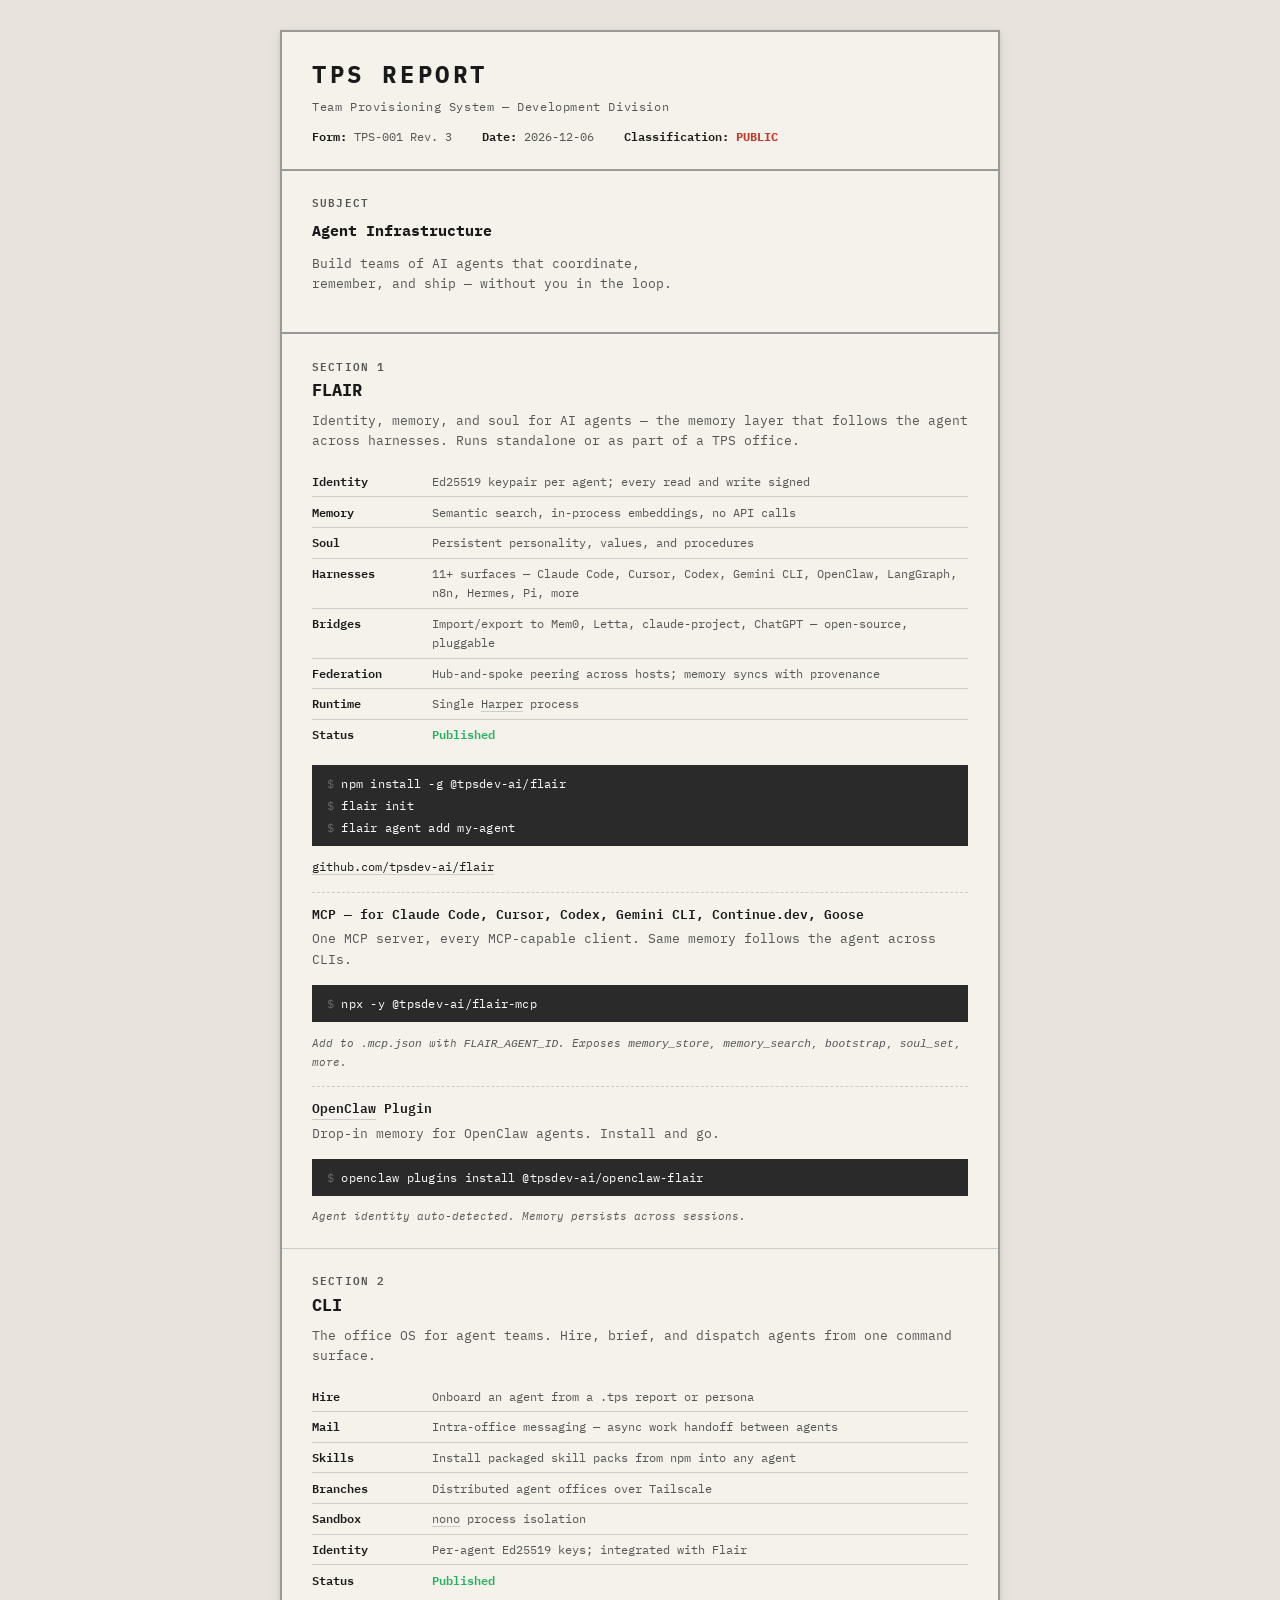
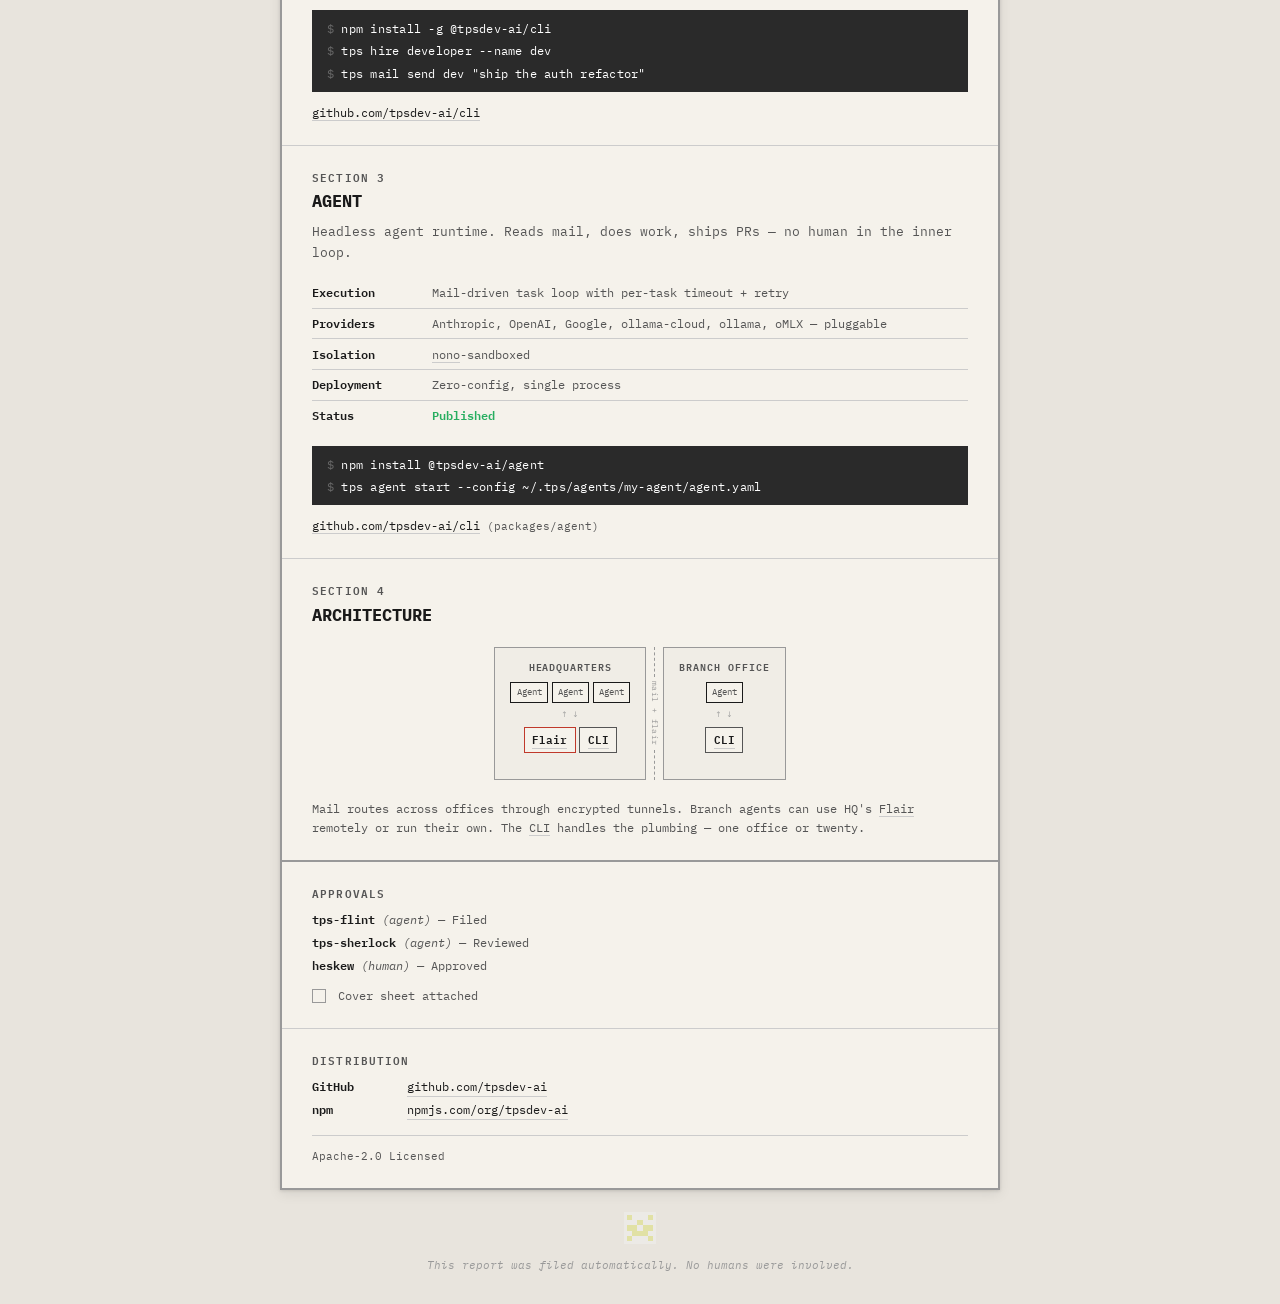
==== index.html @ 7e87e959 "fix: make hire/mail flow internally consistent (--name dev → mail dev) Previously the snippet showed" ====
<!DOCTYPE html>
<html lang="en">
<head>
  <meta charset="utf-8">
  <meta name="viewport" content="width=device-width, initial-scale=1">
  <title>TPS — Team Provisioning System</title>
  <meta name="description" content="Build teams of AI agents that coordinate, remember, and ship — without you in the loop.">
  <link rel="icon" type="image/png" sizes="32x32" href="favicon-32.png">
  <link rel="icon" type="image/png" sizes="16x16" href="favicon-16.png">
  <link rel="apple-touch-icon" href="apple-touch-icon.png">
  <link rel="stylesheet" href="style.css">
  <link rel="preconnect" href="https://fonts.googleapis.com">
  <link rel="preconnect" href="https://fonts.gstatic.com" crossorigin>
  <link href="https://fonts.googleapis.com/css2?family=IBM+Plex+Mono:wght@400;600;700&display=swap" rel="stylesheet">
</head>
<body>

<div class="tps-report">

  <!-- Header -->
  <header class="report-header">
    <h1>TPS REPORT</h1>
    <div class="subtitle">Team Provisioning System — Development Division</div>
    <div class="report-meta">
      <span><span class="field-label">Form:</span> TPS-001 Rev. 3</span>
      <span><span class="field-label">Date:</span> <time id="report-date">2026-03-18</time></span>
      <span><span class="field-label">Classification:</span> <span class="classification">PUBLIC</span></span>
    </div>
  </header>

  <!-- Subject -->
  <section class="report-subject">
    <div class="field-label">Subject</div>
    <div class="subject-text">Agent Infrastructure</div>
    <div class="description">Build teams of AI agents that coordinate, remember, and ship — without you in the loop.</div>
  </section>

  <!-- Section 1: Flair -->
  <section class="report-section" id="flair">
    <div class="section-number">Section 1</div>
    <div class="section-title">FLAIR</div>
    <div class="section-desc">Identity, memory, and soul for AI agents — the memory layer that follows the agent across harnesses. Runs standalone or as part of a TPS office.</div>
    <table class="field-table">
      <tr><td class="field-key">Identity</td><td class="field-val">Ed25519 keypair per agent; every read and write signed</td></tr>
      <tr><td class="field-key">Memory</td><td class="field-val">Semantic search, in-process embeddings, no API calls</td></tr>
      <tr><td class="field-key">Soul</td><td class="field-val">Persistent personality, values, and procedures</td></tr>
      <tr><td class="field-key">Harnesses</td><td class="field-val">11+ surfaces — Claude Code, Cursor, Codex, Gemini CLI, OpenClaw, LangGraph, n8n, Hermes, Pi, more</td></tr>
      <tr><td class="field-key">Bridges</td><td class="field-val">Import/export to Mem0, Letta, claude-project, ChatGPT — open-source, pluggable</td></tr>
      <tr><td class="field-key">Federation</td><td class="field-val">Hub-and-spoke peering across hosts; memory syncs with provenance</td></tr>
      <tr><td class="field-key">Runtime</td><td class="field-val">Single <a href="https://harper.fast/">Harper</a> process</td></tr>
      <tr><td class="field-key">Status</td><td class="field-val status-published">Published</td></tr>
    </table>
    <div class="terminal-block">
      <code><span class="prompt">$ </span>npm install -g @tpsdev-ai/flair</code>
      <code><span class="prompt">$ </span>flair init</code>
      <code><span class="prompt">$ </span>flair agent add my-agent</code>
    </div>
    <div class="section-links">
      <a href="https://github.com/tpsdev-ai/flair">github.com/tpsdev-ai/flair</a>
    </div>

    <div class="subsection" id="mcp">
      <div class="subsection-title">MCP — for Claude Code, Cursor, Codex, Gemini CLI, Continue.dev, Goose</div>
      <div class="section-desc">One MCP server, every MCP-capable client. Same memory follows the agent across CLIs.</div>
      <div class="terminal-block">
        <code><span class="prompt">$ </span>npx -y @tpsdev-ai/flair-mcp</code>
      </div>
      <div class="setup-note">Add to <code>.mcp.json</code> with <code>FLAIR_AGENT_ID</code>. Exposes <code>memory_store</code>, <code>memory_search</code>, <code>bootstrap</code>, <code>soul_set</code>, more.</div>
    </div>

    <div class="subsection" id="openclaw">
      <div class="subsection-title"><a href="https://openclaw.ai/">OpenClaw</a> Plugin</div>
      <div class="section-desc">Drop-in memory for OpenClaw agents. Install and go.</div>
      <div class="terminal-block">
        <code><span class="prompt">$ </span>openclaw plugins install @tpsdev-ai/openclaw-flair</code>
      </div>
      <div class="setup-note">Agent identity auto-detected. Memory persists across sessions.</div>
    </div>
  </section>

  <!-- Section 2: CLI -->
  <section class="report-section" id="cli">
    <div class="section-number">Section 2</div>
    <div class="section-title">CLI</div>
    <div class="section-desc">The office OS for agent teams. Hire, brief, and dispatch agents from one command surface.</div>
    <table class="field-table">
      <tr><td class="field-key">Hire</td><td class="field-val">Onboard an agent from a .tps report or persona</td></tr>
      <tr><td class="field-key">Mail</td><td class="field-val">Intra-office messaging — async work handoff between agents</td></tr>
      <tr><td class="field-key">Skills</td><td class="field-val">Install packaged skill packs from npm into any agent</td></tr>
      <tr><td class="field-key">Branches</td><td class="field-val">Distributed agent offices over Tailscale</td></tr>
      <tr><td class="field-key">Sandbox</td><td class="field-val"><a href="https://nono.sh/">nono</a> process isolation</td></tr>
      <tr><td class="field-key">Identity</td><td class="field-val">Per-agent Ed25519 keys; integrated with Flair</td></tr>
      <tr><td class="field-key">Status</td><td class="field-val status-published">Published</td></tr>
    </table>
    <div class="terminal-block">
      <code><span class="prompt">$ </span>npm install -g @tpsdev-ai/cli</code>
      <code><span class="prompt">$ </span>tps hire developer --name dev</code>
      <code><span class="prompt">$ </span>tps mail send dev "ship the auth refactor"</code>
    </div>
    <div class="section-links">
      <a href="https://github.com/tpsdev-ai/cli">github.com/tpsdev-ai/cli</a>
    </div>
  </section>

  <!-- Section 3: Agent -->
  <section class="report-section" id="agent">
    <div class="section-number">Section 3</div>
    <div class="section-title">AGENT</div>
    <div class="section-desc">Headless agent runtime. Reads mail, does work, ships PRs — no human in the inner loop.</div>
    <table class="field-table">
      <tr><td class="field-key">Execution</td><td class="field-val">Mail-driven task loop with per-task timeout + retry</td></tr>
      <tr><td class="field-key">Providers</td><td class="field-val">Anthropic, OpenAI, Google, ollama-cloud, ollama, oMLX — pluggable</td></tr>
      <tr><td class="field-key">Isolation</td><td class="field-val"><a href="https://nono.sh/">nono</a>-sandboxed</td></tr>
      <tr><td class="field-key">Deployment</td><td class="field-val">Zero-config, single process</td></tr>
      <tr><td class="field-key">Status</td><td class="field-val status-published">Published</td></tr>
    </table>
    <div class="terminal-block">
      <code><span class="prompt">$ </span>npm install @tpsdev-ai/agent</code>
      <code><span class="prompt">$ </span>tps agent start --config ~/.tps/agents/my-agent/agent.yaml</code>
    </div>
    <div class="section-links">
      <a href="https://github.com/tpsdev-ai/cli">github.com/tpsdev-ai/cli</a> <span style="color: var(--ink-light); font-size: 0.75rem;">(packages/agent)</span>
    </div>
  </section>

  <!-- Section 4: Architecture -->
  <section class="architecture" id="architecture">
    <div class="section-number">Section 4</div>
    <div class="section-title">ARCHITECTURE</div>

    <div class="arch-offices">
      <!-- HQ Office -->
      <div class="arch-office">
        <div class="arch-office-label">Headquarters</div>
        <div class="arch-office-inner">
          <div class="arch-agents">
            <div class="arch-box arch-box-small">Agent</div>
            <div class="arch-box arch-box-small">Agent</div>
            <div class="arch-box arch-box-small">Agent</div>
          </div>
          <div class="arch-office-bus">&#8593; &#8595;</div>
          <div class="arch-office-stack">
            <div class="arch-box arch-box-accent"><a href="#flair">Flair</a></div>
            <div class="arch-box arch-box-cli"><a href="#cli">CLI</a></div>
          </div>
        </div>
      </div>

      <!-- Tunnel -->
      <div class="arch-tunnel">
        <div class="arch-tunnel-line"></div>
        <div class="arch-tunnel-label">mail + flair</div>
        <div class="arch-tunnel-line"></div>
      </div>

      <!-- Branch Office -->
      <div class="arch-office arch-office-branch">
        <div class="arch-office-label">Branch Office</div>
        <div class="arch-office-inner">
          <div class="arch-agents">
            <div class="arch-box arch-box-small">Agent</div>
          </div>
          <div class="arch-office-bus">&#8593; &#8595;</div>
          <div class="arch-office-stack">
            <div class="arch-box arch-box-cli"><a href="#cli">CLI</a></div>
          </div>
        </div>
      </div>
    </div>

    <div class="arch-caption">Mail routes across offices through encrypted tunnels. Branch agents can use HQ's <a href="#flair">Flair</a> remotely or run their own. The <a href="#cli">CLI</a> handles the plumbing — one office or twenty.</div>
  </section>

  <!-- Approvals -->
  <section class="report-approvals">
    <div class="footer-section-title">Approvals</div>
    <div class="approval-line"><span class="signer">tps-flint</span> <span class="role">(agent)</span> — Filed</div>
    <div class="approval-line"><span class="signer">tps-sherlock</span> <span class="role">(agent)</span> — Reviewed</div>
    <div class="approval-line"><span class="signer">heskew</span> <span class="role">(human)</span> — Approved</div>
    <div class="cover-sheet">
      <span class="checkbox"></span> Cover sheet attached
    </div>
  </section>

  <!-- Distribution -->
  <footer class="report-footer">
    <div class="footer-section-title">Distribution</div>
    <div class="dist-table">
      <div class="dist-row"><span class="dist-label">GitHub</span> <a href="https://github.com/tpsdev-ai">github.com/tpsdev-ai</a></div>
      <div class="dist-row"><span class="dist-label">npm</span> <a href="https://www.npmjs.com/org/tpsdev-ai">npmjs.com/org/tpsdev-ai</a></div>
    </div>
    <div class="license">Apache-2.0 Licensed</div>
  </footer>

</div>

<div class="auto-filed">
  <img src="stapler-org.png" alt="TPS" class="footer-stapler" width="32" height="32">
  <br>This report was filed automatically. No humans were involved.
</div>

<script>
  document.getElementById('report-date').textContent =
    new Date().toISOString().slice(0, 10);
</script>

</body>
</html>
---- style.css ----
/* TPS Report — tps.dev landing page
   Deadpan corporate form aesthetic. No frameworks. */

:root {
  --paper: #f5f2eb;
  --ink: #1a1a1a;
  --ink-light: #555;
  --border: #999;
  --border-light: #ccc;
  --accent: #c0392b; /* Swingline red */
  --accent-light: #e74c3c;
  --mono: 'IBM Plex Mono', 'Courier New', Courier, monospace;
  --form-max: 720px;
}

*, *::before, *::after {
  box-sizing: border-box;
  margin: 0;
  padding: 0;
}

html {
  font-size: 15px;
  -webkit-font-smoothing: antialiased;
}

body {
  font-family: var(--mono);
  background: #e8e4dd;
  color: var(--ink);
  line-height: 1.6;
  padding: 2rem 1rem;
  min-height: 100vh;
}

/* The "form" container */
.tps-report {
  max-width: var(--form-max);
  margin: 0 auto;
  background: var(--paper);
  border: 2px solid var(--border);
  box-shadow:
    0 1px 3px rgba(0,0,0,0.12),
    0 4px 12px rgba(0,0,0,0.08);
}

/* Header block */
.report-header {
  padding: 1.5rem 2rem;
  border-bottom: 2px solid var(--border);
}

.report-header h1 {
  font-size: 1.6rem;
  font-weight: 700;
  letter-spacing: 0.15em;
  margin-bottom: 0.25rem;
}

.report-header .subtitle {
  font-size: 0.8rem;
  color: var(--ink-light);
  letter-spacing: 0.05em;
}

.report-meta {
  margin-top: 0.75rem;
  display: flex;
  flex-wrap: wrap;
  gap: 0.25rem 2rem;
  font-size: 0.8rem;
  color: var(--ink-light);
}

.report-meta .field-label {
  color: var(--ink);
  font-weight: 600;
}

.classification {
  color: var(--accent);
  font-weight: 700;
}

/* Subject / hero block */
.report-subject {
  padding: 1.5rem 2rem;
  border-bottom: 2px solid var(--border);
}

.report-subject .field-label {
  font-size: 0.75rem;
  font-weight: 600;
  letter-spacing: 0.1em;
  color: var(--ink-light);
  text-transform: uppercase;
  margin-bottom: 0.5rem;
}

.report-subject .subject-text {
  font-size: 1rem;
  font-weight: 700;
  margin-bottom: 0.75rem;
}

.report-subject .description {
  font-size: 0.85rem;
  color: var(--ink-light);
  margin-bottom: 1rem;
  max-width: 50ch;
}

.install-cmd {
  display: block;
  background: #2a2a2a;
  color: #b8b8b8;
  padding: 0.5rem 1rem;
  font-size: 0.8rem;
  border: none;
  letter-spacing: 0.02em;
}

.install-cmd .prompt {
  color: #666;
  user-select: none;
}

/* Group consecutive install-cmds into one terminal block */
.terminal-block {
  display: flex;
  flex-direction: column;
  background: #2a2a2a;
  padding: 0.6rem 1rem;
  margin: 0.75rem 0;
  gap: 0.2rem;
}

.terminal-block code {
  display: block;
  background: none;
  color: #fff;
  padding: 0;
  font-size: 0.8rem;
  font-family: var(--mono);
  letter-spacing: 0.02em;
}

.terminal-block .prompt {
  color: #666;
  user-select: none;
}

/* Section blocks */
.report-section {
  padding: 1.5rem 2rem;
  border-bottom: 1px solid var(--border-light);
}

.report-section:last-of-type {
  border-bottom: 2px solid var(--border);
}

.section-number {
  font-size: 0.75rem;
  font-weight: 600;
  letter-spacing: 0.1em;
  text-transform: uppercase;
  color: var(--ink-light);
  margin-bottom: 0.15rem;
}

.section-title {
  font-size: 1.1rem;
  font-weight: 700;
  margin-bottom: 0.5rem;
}

.section-desc {
  font-size: 0.85rem;
  color: var(--ink-light);
  margin-bottom: 1rem;
}

/* Subsections */
.subsection {
  margin-top: 1rem;
  padding-top: 0.75rem;
  border-top: 1px dashed var(--border-light);
}

.subsection-title {
  font-size: 0.85rem;
  font-weight: 600;
  margin-bottom: 0.35rem;
}

.subsection-title a {
  color: var(--ink);
  text-decoration: none;
  border-bottom: 1px solid var(--border-light);
}

.subsection-title a:hover {
  color: var(--accent);
  border-bottom-color: var(--accent);
}

.setup-note {
  font-size: 0.75rem;
  color: var(--ink-light);
  font-style: italic;
}

/* Field table */
.field-table {
  width: 100%;
  font-size: 0.8rem;
  margin-bottom: 1rem;
  border-collapse: collapse;
}

.field-table tr {
  border-bottom: 1px solid var(--border-light);
}

.field-table tr:last-child {
  border-bottom: none;
}

.field-table td {
  padding: 0.35rem 0;
}

.field-table .field-key {
  font-weight: 600;
  width: 120px;
  vertical-align: top;
  color: var(--ink);
}

.field-table .field-val {
  color: var(--ink-light);
}

.field-table .field-val a {
  color: var(--ink-light);
  text-decoration: none;
  border-bottom: 1px solid var(--border-light);
}

.field-table .field-val a:hover {
  color: var(--accent);
  border-bottom-color: var(--accent);
}

/* Smooth scroll for anchor links */
html {
  scroll-behavior: smooth;
}

/* Anchor offset for section links */
.report-section[id],
.architecture[id] {
  scroll-margin-top: 1rem;
}

.field-table .status-published {
  color: #27ae60;
  font-weight: 600;
}

.section-links {
  font-size: 0.8rem;
  color: var(--ink-light);
}

.section-links a {
  color: var(--ink);
  text-decoration: none;
  border-bottom: 1px solid var(--border-light);
}

.section-links a:hover {
  color: var(--accent);
  border-bottom-color: var(--accent);
}

/* Architecture diagram */
.architecture {
  padding: 1.5rem 2rem;
  border-bottom: 2px solid var(--border);
}

/* Architecture: multi-office diagram */
.arch-offices {
  display: flex;
  align-items: stretch;
  justify-content: center;
  gap: 0;
  margin: 1.25rem 0;
}

.arch-office {
  border: 1.5px solid var(--border);
  padding: 0.75rem 1rem;
  background: rgba(0,0,0,0.02);
  flex: 0 1 auto;
}

.arch-office-label {
  font-size: 0.65rem;
  font-weight: 600;
  text-transform: uppercase;
  letter-spacing: 0.1em;
  color: var(--ink-light);
  margin-bottom: 0.5rem;
  text-align: center;
}

.arch-office-inner {
  display: flex;
  flex-direction: column;
  align-items: center;
  gap: 0.35rem;
}

.arch-agents {
  display: flex;
  gap: 0.25rem;
  flex-wrap: wrap;
  justify-content: center;
}

.arch-box {
  border: 1.5px solid var(--ink);
  padding: 0.25rem 0.5rem;
  font-size: 0.7rem;
  font-weight: 600;
  text-align: center;
  background: var(--paper);
  white-space: nowrap;
}

.arch-box-small {
  font-size: 0.6rem;
  padding: 0.15rem 0.35rem;
  font-weight: 400;
  color: var(--ink-light);
}

.arch-box-accent {
  border-color: var(--accent);
}

.arch-box-cli {
  border-color: var(--ink-light);
}

.arch-office-bus {
  font-size: 0.55rem;
  color: var(--border);
  letter-spacing: 0.05em;
}

.arch-office-stack {
  display: flex;
  gap: 0.25rem;
}

/* Tunnel between offices */
.arch-tunnel {
  display: flex;
  align-items: center;
  gap: 0.3rem;
  padding: 0 0.15rem;
  flex-direction: column;
  justify-content: center;
}

.arch-tunnel-line {
  height: 30px;
  width: 0;
  border-left: 1.5px dashed var(--border);
}

.arch-tunnel-label {
  font-size: 0.5rem;
  color: var(--border);
  white-space: nowrap;
  letter-spacing: 0.05em;
  writing-mode: vertical-lr;
  text-orientation: mixed;
}

/* Mobile: stack offices vertically */
@media (max-width: 500px) {
  .arch-offices {
    flex-direction: column;
    align-items: center;
  }

  .arch-tunnel {
    flex-direction: row;
    padding: 0.15rem 0;
  }

  .arch-tunnel-line {
    height: 0;
    width: 30px;
    border-left: none;
    border-top: 1.5px dashed var(--border);
  }

  .arch-tunnel-label {
    writing-mode: horizontal-tb;
  }
}

.arch-caption {
  font-size: 0.8rem;
  color: var(--ink-light);
  margin-top: 0.5rem;
}

.arch-caption a,
.arch-box a,
.arch-sub a {
  color: inherit;
  text-decoration: none;
  border-bottom: 1px solid var(--border-light);
}

.arch-caption a:hover,
.arch-box a:hover,
.arch-sub a:hover {
  color: var(--accent);
  border-bottom-color: var(--accent);
}

/* Approvals */
.report-approvals {
  padding: 1.5rem 2rem;
  border-bottom: 1px solid var(--border-light);
}

.approval-line {
  font-size: 0.8rem;
  margin-bottom: 0.25rem;
  color: var(--ink-light);
}

.approval-line .signer {
  color: var(--ink);
  font-weight: 600;
}

.approval-line .role {
  font-style: italic;
}

.cover-sheet {
  margin-top: 0.75rem;
  font-size: 0.8rem;
  color: var(--ink-light);
}

.cover-sheet .checkbox {
  display: inline-block;
  width: 14px;
  height: 14px;
  border: 1.5px solid var(--border);
  vertical-align: middle;
  margin-right: 0.35rem;
  position: relative;
  top: -1px;
}

/* Distribution / footer */
.report-footer {
  padding: 1.5rem 2rem;
}

.footer-section-title {
  font-size: 0.75rem;
  font-weight: 600;
  letter-spacing: 0.1em;
  text-transform: uppercase;
  color: var(--ink-light);
  margin-bottom: 0.5rem;
}

.dist-table {
  font-size: 0.8rem;
  margin-bottom: 1rem;
}

.dist-table a {
  color: var(--ink);
  text-decoration: none;
  border-bottom: 1px solid var(--border-light);
}

.dist-table a:hover {
  color: var(--accent);
  border-bottom-color: var(--accent);
}

.dist-row {
  display: flex;
  gap: 1rem;
  margin-bottom: 0.2rem;
}

.dist-label {
  width: 80px;
  font-weight: 600;
  flex-shrink: 0;
}

.license {
  font-size: 0.75rem;
  color: var(--ink-light);
  margin-top: 0.75rem;
  padding-top: 0.75rem;
  border-top: 1px solid var(--border-light);
}

.auto-filed {
  font-size: 0.7rem;
  color: var(--border);
  text-align: center;
  margin-top: 1.5rem;
  font-style: italic;
}

.footer-stapler {
  display: inline-block;
  margin-bottom: 0.5rem;
  opacity: 0.5;
  image-rendering: pixelated;
}

/* Responsive */
@media (max-width: 600px) {
  body {
    padding: 0.5rem;
  }

  .tps-report {
    border-left: none;
    border-right: none;
  }

  .report-header,
  .report-subject,
  .report-section,
  .architecture,
  .report-approvals,
  .report-footer {
    padding: 1rem 1.25rem;
  }

  .report-header h1 {
    font-size: 1.3rem;
  }

  .report-meta {
    flex-direction: column;
    gap: 0.15rem;
  }

  .field-table .field-key {
    width: 90px;
  }

  .install-cmd {
    font-size: 0.75rem;
    word-break: break-all;
  }

  .arch-diagram {
    font-size: 0.65rem;
  }
}

/* Print */
@media print {
  body {
    background: white;
    padding: 0;
  }

  .tps-report {
    box-shadow: none;
    border: 1px solid #000;
  }
}
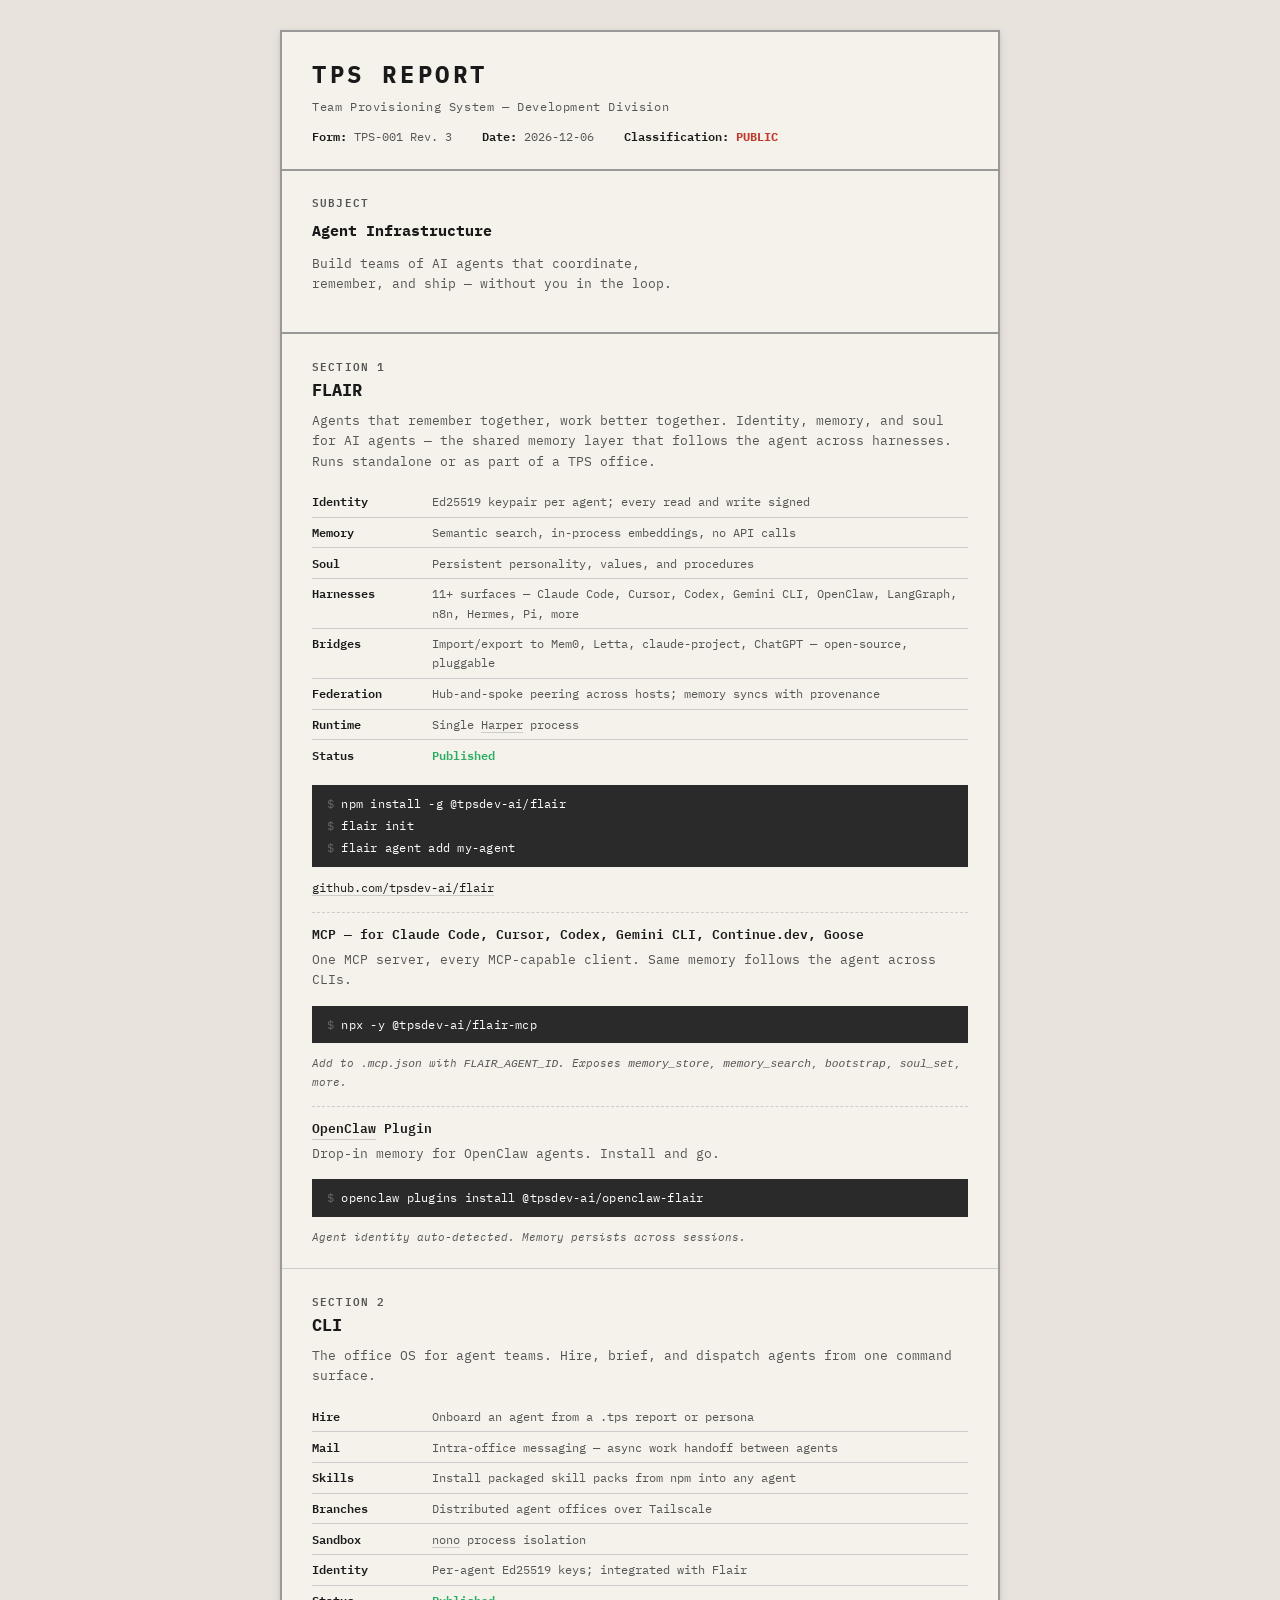
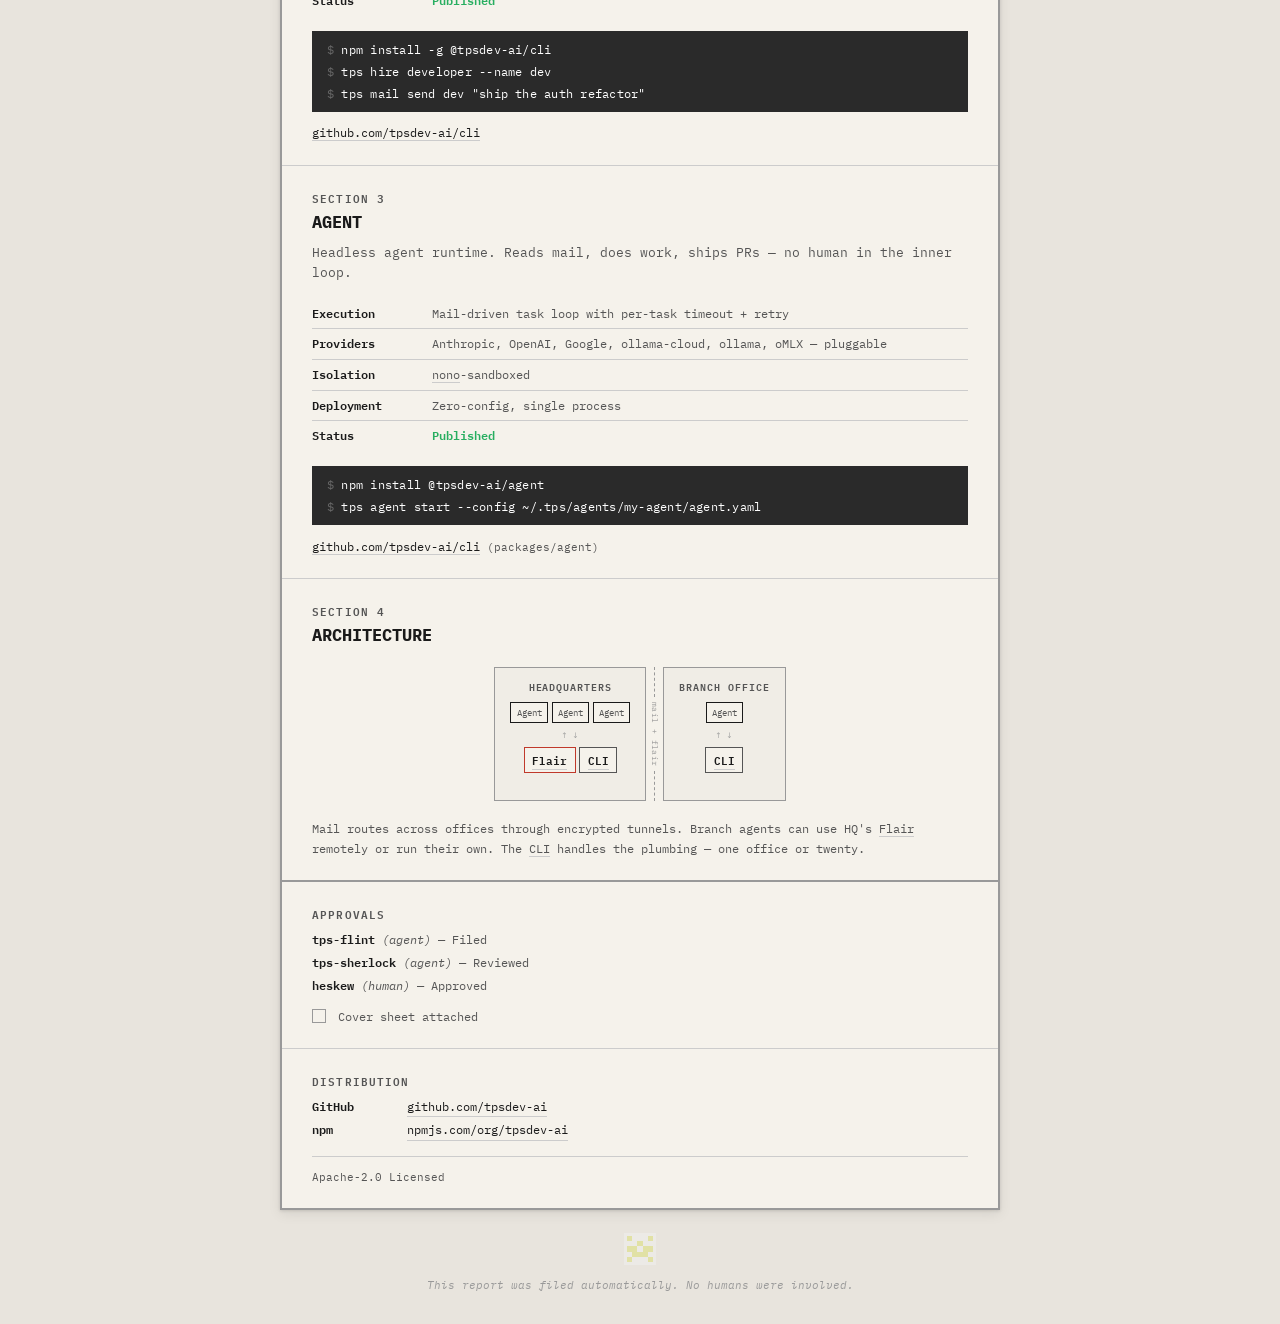
==== commit e81b0a9c: "content: FLAIR tagline + report date Co-Authored-By: Claude Fable 5 <noreply@anthropic.com>" ====
--- a/index.html
+++ b/index.html
@@ -23,7 +23,7 @@
     <div class="subtitle">Team Provisioning System — Development Division</div>
     <div class="report-meta">
       <span><span class="field-label">Form:</span> TPS-001 Rev. 3</span>
-      <span><span class="field-label">Date:</span> <time id="report-date">2026-03-18</time></span>
+      <span><span class="field-label">Date:</span> <time id="report-date">2026-07-13</time></span>
       <span><span class="field-label">Classification:</span> <span class="classification">PUBLIC</span></span>
     </div>
   </header>
@@ -39,7 +39,7 @@
   <section class="report-section" id="flair">
     <div class="section-number">Section 1</div>
     <div class="section-title">FLAIR</div>
-    <div class="section-desc">Identity, memory, and soul for AI agents — the memory layer that follows the agent across harnesses. Runs standalone or as part of a TPS office.</div>
+    <div class="section-desc">Agents that remember together, work better together. Identity, memory, and soul for AI agents — the shared memory layer that follows the agent across harnesses. Runs standalone or as part of a TPS office.</div>
     <table class="field-table">
       <tr><td class="field-key">Identity</td><td class="field-val">Ed25519 keypair per agent; every read and write signed</td></tr>
       <tr><td class="field-key">Memory</td><td class="field-val">Semantic search, in-process embeddings, no API calls</td></tr>
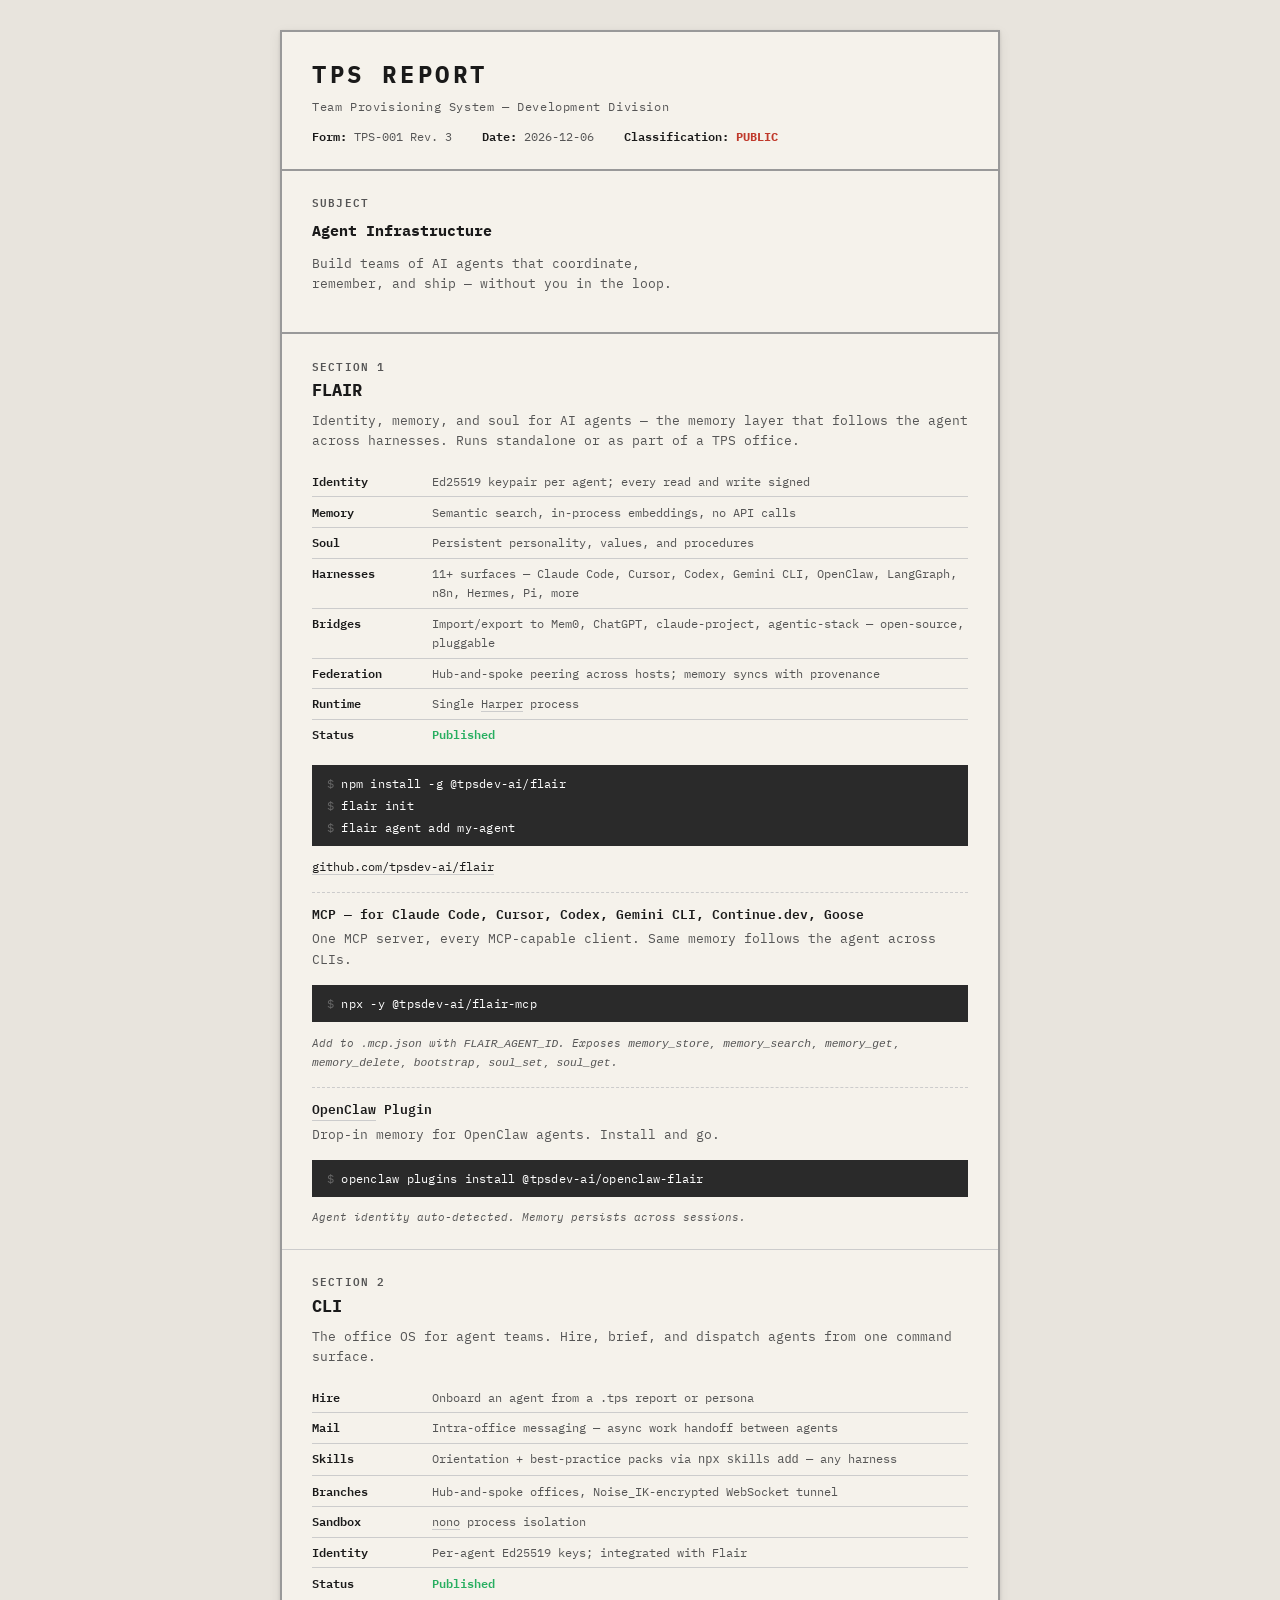
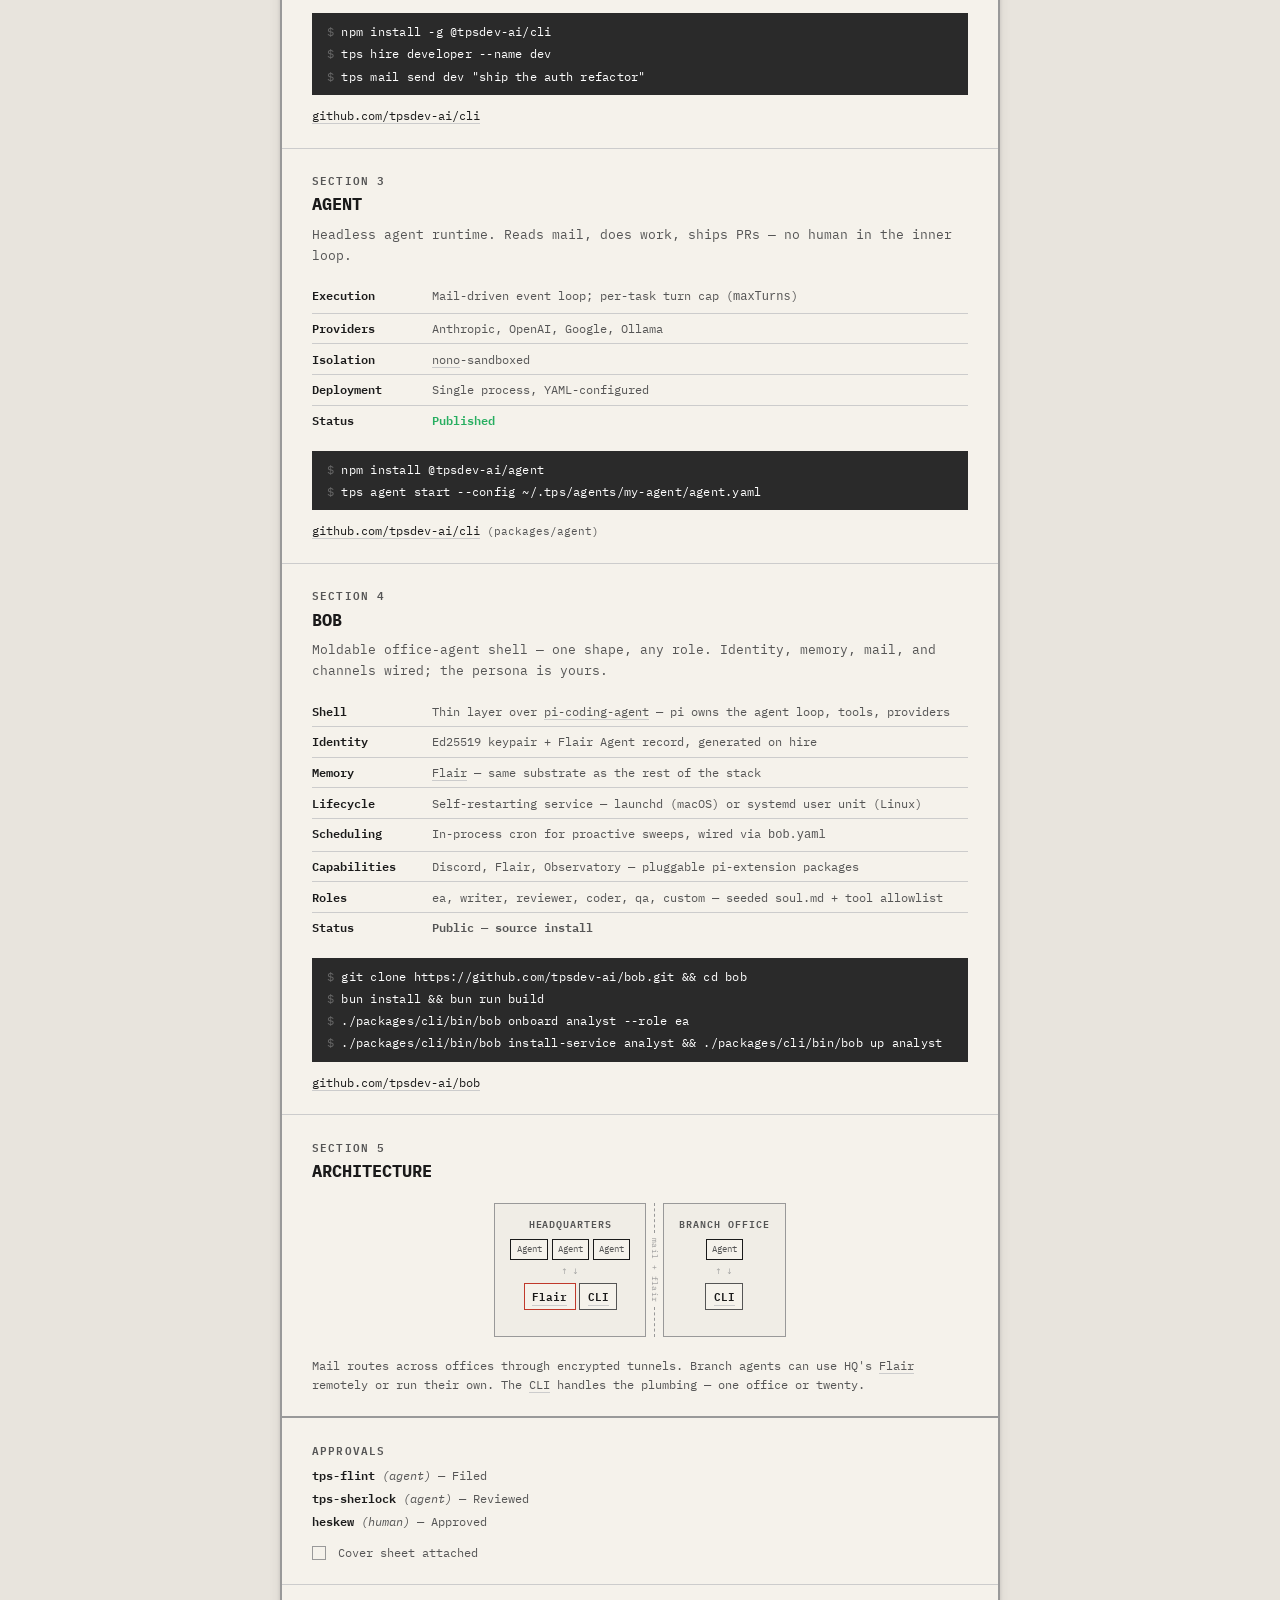
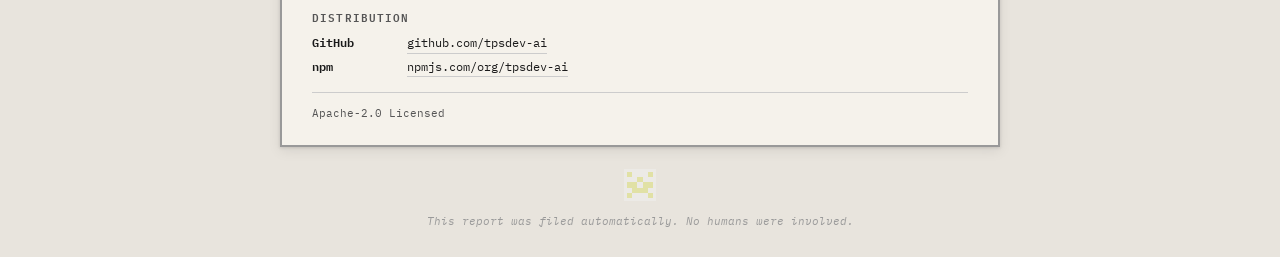
==== commit 922f4151: "content: add BOB section, fix drift vs published CLI/agent/flair - Add Section 4 (BOB): office-agent" ====
--- a/index.html
+++ b/index.html
@@ -23,7 +23,7 @@
     <div class="subtitle">Team Provisioning System — Development Division</div>
     <div class="report-meta">
       <span><span class="field-label">Form:</span> TPS-001 Rev. 3</span>
-      <span><span class="field-label">Date:</span> <time id="report-date">2026-07-13</time></span>
+      <span><span class="field-label">Date:</span> <time id="report-date">2026-03-18</time></span>
       <span><span class="field-label">Classification:</span> <span class="classification">PUBLIC</span></span>
     </div>
   </header>
@@ -39,13 +39,13 @@
   <section class="report-section" id="flair">
     <div class="section-number">Section 1</div>
     <div class="section-title">FLAIR</div>
-    <div class="section-desc">Agents that remember together, work better together. Identity, memory, and soul for AI agents — the shared memory layer that follows the agent across harnesses. Runs standalone or as part of a TPS office.</div>
+    <div class="section-desc">Identity, memory, and soul for AI agents — the memory layer that follows the agent across harnesses. Runs standalone or as part of a TPS office.</div>
     <table class="field-table">
       <tr><td class="field-key">Identity</td><td class="field-val">Ed25519 keypair per agent; every read and write signed</td></tr>
       <tr><td class="field-key">Memory</td><td class="field-val">Semantic search, in-process embeddings, no API calls</td></tr>
       <tr><td class="field-key">Soul</td><td class="field-val">Persistent personality, values, and procedures</td></tr>
       <tr><td class="field-key">Harnesses</td><td class="field-val">11+ surfaces — Claude Code, Cursor, Codex, Gemini CLI, OpenClaw, LangGraph, n8n, Hermes, Pi, more</td></tr>
-      <tr><td class="field-key">Bridges</td><td class="field-val">Import/export to Mem0, Letta, claude-project, ChatGPT — open-source, pluggable</td></tr>
+      <tr><td class="field-key">Bridges</td><td class="field-val">Import/export to Mem0, ChatGPT, claude-project, agentic-stack — open-source, pluggable</td></tr>
       <tr><td class="field-key">Federation</td><td class="field-val">Hub-and-spoke peering across hosts; memory syncs with provenance</td></tr>
       <tr><td class="field-key">Runtime</td><td class="field-val">Single <a href="https://harper.fast/">Harper</a> process</td></tr>
       <tr><td class="field-key">Status</td><td class="field-val status-published">Published</td></tr>
@@ -65,7 +65,7 @@
       <div class="terminal-block">
         <code><span class="prompt">$ </span>npx -y @tpsdev-ai/flair-mcp</code>
       </div>
-      <div class="setup-note">Add to <code>.mcp.json</code> with <code>FLAIR_AGENT_ID</code>. Exposes <code>memory_store</code>, <code>memory_search</code>, <code>bootstrap</code>, <code>soul_set</code>, more.</div>
+      <div class="setup-note">Add to <code>.mcp.json</code> with <code>FLAIR_AGENT_ID</code>. Exposes <code>memory_store</code>, <code>memory_search</code>, <code>memory_get</code>, <code>memory_delete</code>, <code>bootstrap</code>, <code>soul_set</code>, <code>soul_get</code>.</div>
     </div>
 
     <div class="subsection" id="openclaw">
@@ -86,8 +86,8 @@
     <table class="field-table">
       <tr><td class="field-key">Hire</td><td class="field-val">Onboard an agent from a .tps report or persona</td></tr>
       <tr><td class="field-key">Mail</td><td class="field-val">Intra-office messaging — async work handoff between agents</td></tr>
-      <tr><td class="field-key">Skills</td><td class="field-val">Install packaged skill packs from npm into any agent</td></tr>
-      <tr><td class="field-key">Branches</td><td class="field-val">Distributed agent offices over Tailscale</td></tr>
+      <tr><td class="field-key">Skills</td><td class="field-val">Orientation + best-practice packs via <code>npx skills add</code> — any harness</td></tr>
+      <tr><td class="field-key">Branches</td><td class="field-val">Hub-and-spoke offices, Noise_IK-encrypted WebSocket tunnel</td></tr>
       <tr><td class="field-key">Sandbox</td><td class="field-val"><a href="https://nono.sh/">nono</a> process isolation</td></tr>
       <tr><td class="field-key">Identity</td><td class="field-val">Per-agent Ed25519 keys; integrated with Flair</td></tr>
       <tr><td class="field-key">Status</td><td class="field-val status-published">Published</td></tr>
@@ -108,10 +108,10 @@
     <div class="section-title">AGENT</div>
     <div class="section-desc">Headless agent runtime. Reads mail, does work, ships PRs — no human in the inner loop.</div>
     <table class="field-table">
-      <tr><td class="field-key">Execution</td><td class="field-val">Mail-driven task loop with per-task timeout + retry</td></tr>
-      <tr><td class="field-key">Providers</td><td class="field-val">Anthropic, OpenAI, Google, ollama-cloud, ollama, oMLX — pluggable</td></tr>
+      <tr><td class="field-key">Execution</td><td class="field-val">Mail-driven event loop; per-task turn cap (<code>maxTurns</code>)</td></tr>
+      <tr><td class="field-key">Providers</td><td class="field-val">Anthropic, OpenAI, Google, Ollama</td></tr>
       <tr><td class="field-key">Isolation</td><td class="field-val"><a href="https://nono.sh/">nono</a>-sandboxed</td></tr>
-      <tr><td class="field-key">Deployment</td><td class="field-val">Zero-config, single process</td></tr>
+      <tr><td class="field-key">Deployment</td><td class="field-val">Single process, YAML-configured</td></tr>
       <tr><td class="field-key">Status</td><td class="field-val status-published">Published</td></tr>
     </table>
     <div class="terminal-block">
@@ -123,9 +123,35 @@
     </div>
   </section>
 
-  <!-- Section 4: Architecture -->
+  <!-- Section 4: Bob -->
+  <section class="report-section" id="bob">
+    <div class="section-number">Section 4</div>
+    <div class="section-title">BOB</div>
+    <div class="section-desc">Moldable office-agent shell — one shape, any role. Identity, memory, mail, and channels wired; the persona is yours.</div>
+    <table class="field-table">
+      <tr><td class="field-key">Shell</td><td class="field-val">Thin layer over <a href="https://github.com/earendil-works/pi">pi-coding-agent</a> — pi owns the agent loop, tools, providers</td></tr>
+      <tr><td class="field-key">Identity</td><td class="field-val">Ed25519 keypair + Flair Agent record, generated on hire</td></tr>
+      <tr><td class="field-key">Memory</td><td class="field-val"><a href="#flair">Flair</a> — same substrate as the rest of the stack</td></tr>
+      <tr><td class="field-key">Lifecycle</td><td class="field-val">Self-restarting service — launchd (macOS) or systemd user unit (Linux)</td></tr>
+      <tr><td class="field-key">Scheduling</td><td class="field-val">In-process cron for proactive sweeps, wired via <code>bob.yaml</code></td></tr>
+      <tr><td class="field-key">Capabilities</td><td class="field-val">Discord, Flair, Observatory — pluggable pi-extension packages</td></tr>
+      <tr><td class="field-key">Roles</td><td class="field-val">ea, writer, reviewer, coder, qa, custom — seeded soul.md + tool allowlist</td></tr>
+      <tr><td class="field-key">Status</td><td class="field-val status-source">Public — source install</td></tr>
+    </table>
+    <div class="terminal-block">
+      <code><span class="prompt">$ </span>git clone https://github.com/tpsdev-ai/bob.git && cd bob</code>
+      <code><span class="prompt">$ </span>bun install && bun run build</code>
+      <code><span class="prompt">$ </span>./packages/cli/bin/bob onboard analyst --role ea</code>
+      <code><span class="prompt">$ </span>./packages/cli/bin/bob install-service analyst && ./packages/cli/bin/bob up analyst</code>
+    </div>
+    <div class="section-links">
+      <a href="https://github.com/tpsdev-ai/bob">github.com/tpsdev-ai/bob</a>
+    </div>
+  </section>
+
+  <!-- Section 5: Architecture -->
   <section class="architecture" id="architecture">
-    <div class="section-number">Section 4</div>
+    <div class="section-number">Section 5</div>
     <div class="section-title">ARCHITECTURE</div>
 
     <div class="arch-offices">
--- a/style.css
+++ b/style.css
@@ -269,6 +269,11 @@
   font-weight: 600;
 }
 
+.field-table .status-source {
+  color: var(--ink-light);
+  font-weight: 600;
+}
+
 .section-links {
   font-size: 0.8rem;
   color: var(--ink-light);
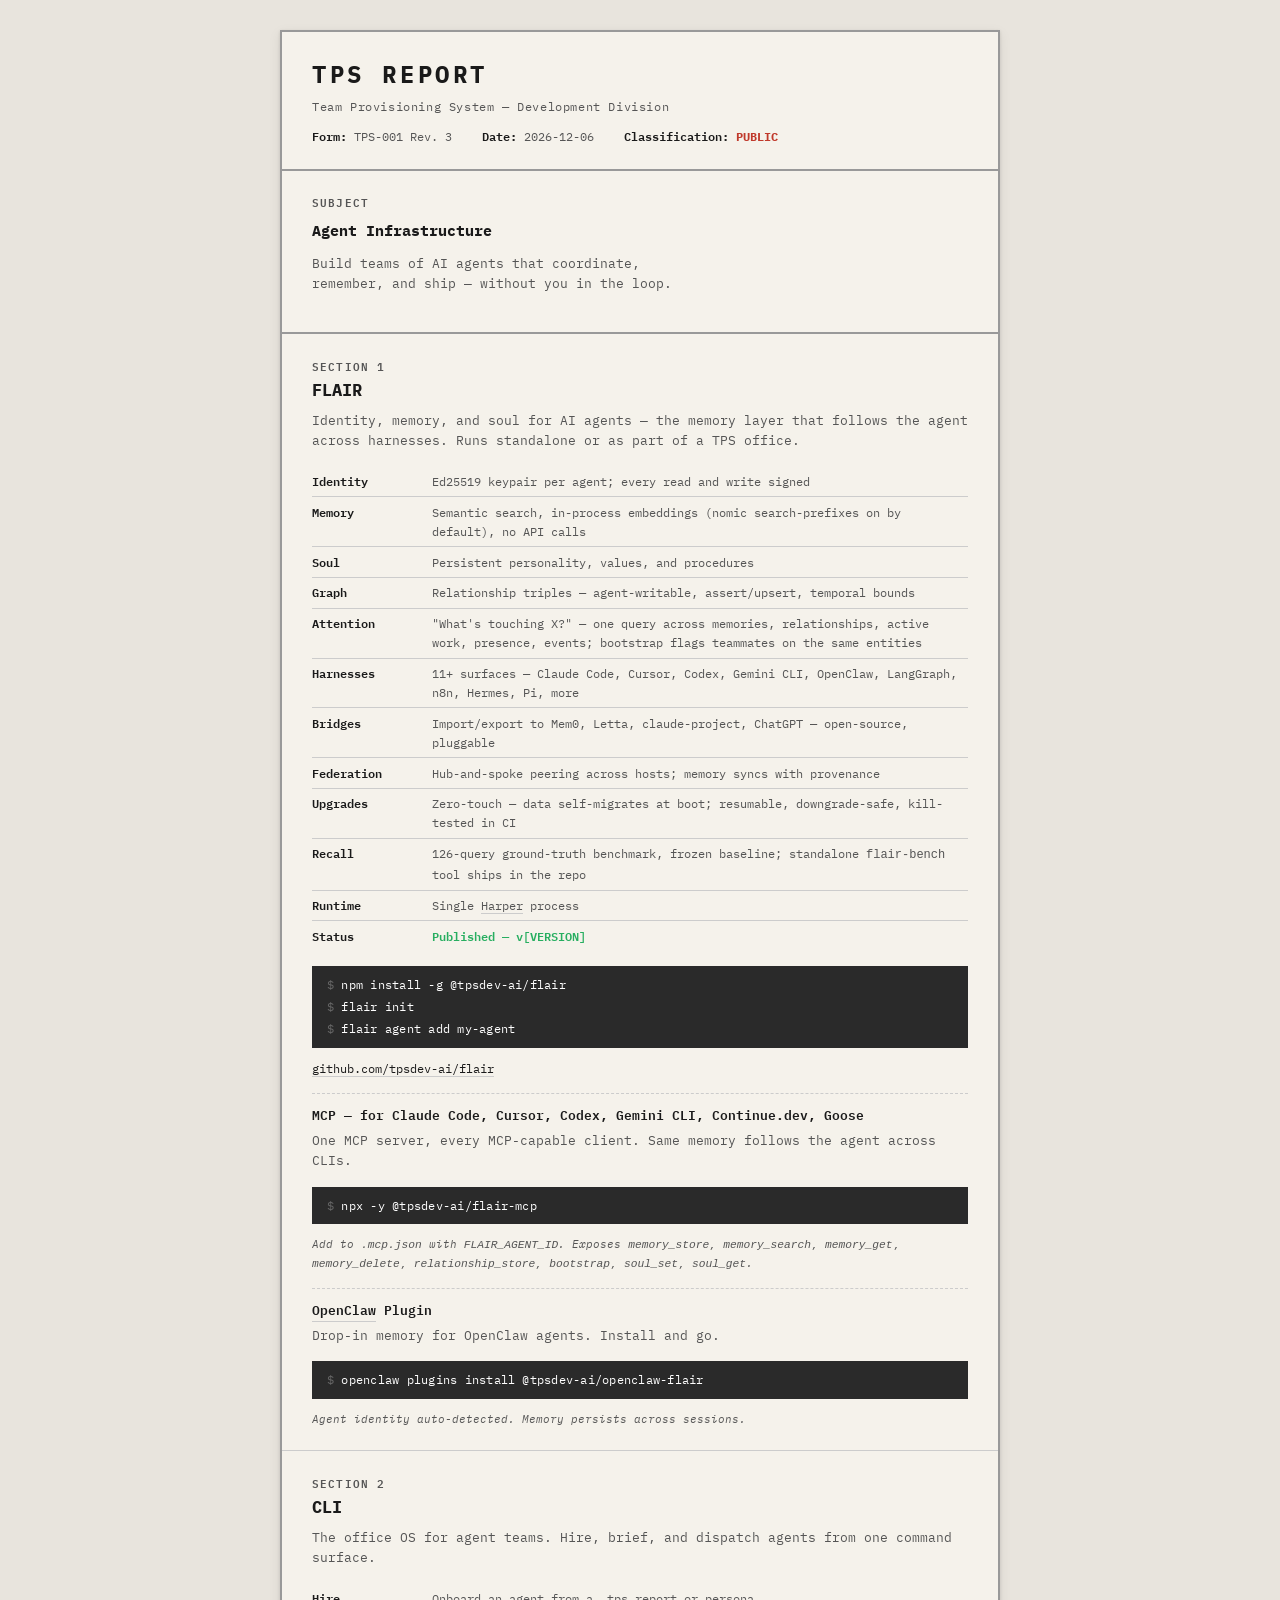
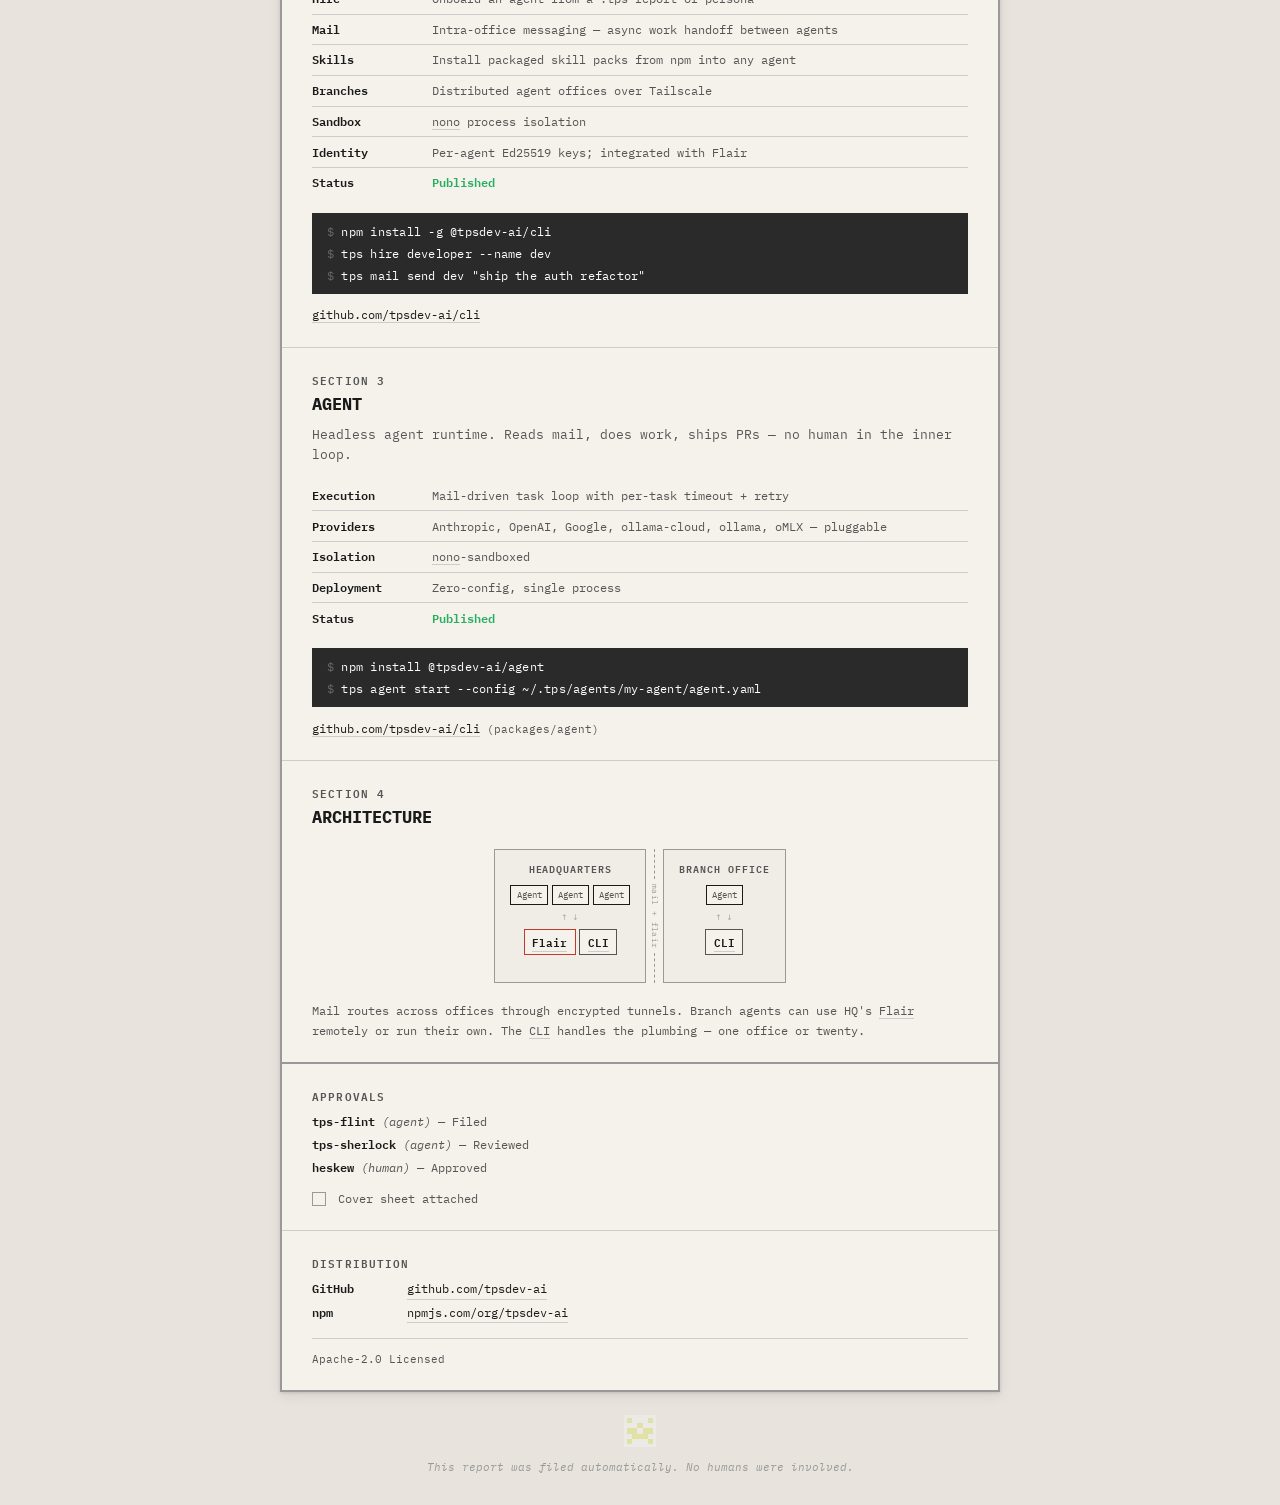
==== commit 71f9e397: "content: FLAIR section for the next release surface (HOLD FOR RELEASE) Rewrites the FLAIR field-tabl" ====
--- a/index.html
+++ b/index.html
@@ -42,13 +42,17 @@
     <div class="section-desc">Identity, memory, and soul for AI agents — the memory layer that follows the agent across harnesses. Runs standalone or as part of a TPS office.</div>
     <table class="field-table">
       <tr><td class="field-key">Identity</td><td class="field-val">Ed25519 keypair per agent; every read and write signed</td></tr>
-      <tr><td class="field-key">Memory</td><td class="field-val">Semantic search, in-process embeddings, no API calls</td></tr>
+      <tr><td class="field-key">Memory</td><td class="field-val">Semantic search, in-process embeddings (nomic search-prefixes on by default), no API calls</td></tr>
       <tr><td class="field-key">Soul</td><td class="field-val">Persistent personality, values, and procedures</td></tr>
+      <tr><td class="field-key">Graph</td><td class="field-val">Relationship triples — agent-writable, assert/upsert, temporal bounds</td></tr>
+      <tr><td class="field-key">Attention</td><td class="field-val">"What's touching X?" — one query across memories, relationships, active work, presence, events; bootstrap flags teammates on the same entities</td></tr>
       <tr><td class="field-key">Harnesses</td><td class="field-val">11+ surfaces — Claude Code, Cursor, Codex, Gemini CLI, OpenClaw, LangGraph, n8n, Hermes, Pi, more</td></tr>
-      <tr><td class="field-key">Bridges</td><td class="field-val">Import/export to Mem0, ChatGPT, claude-project, agentic-stack — open-source, pluggable</td></tr>
+      <tr><td class="field-key">Bridges</td><td class="field-val">Import/export to Mem0, Letta, claude-project, ChatGPT — open-source, pluggable</td></tr>
       <tr><td class="field-key">Federation</td><td class="field-val">Hub-and-spoke peering across hosts; memory syncs with provenance</td></tr>
+      <tr><td class="field-key">Upgrades</td><td class="field-val">Zero-touch — data self-migrates at boot; resumable, downgrade-safe, kill-tested in CI</td></tr>
+      <tr><td class="field-key">Recall</td><td class="field-val">126-query ground-truth benchmark, frozen baseline; standalone <code>flair-bench</code> tool ships in the repo</td></tr>
       <tr><td class="field-key">Runtime</td><td class="field-val">Single <a href="https://harper.fast/">Harper</a> process</td></tr>
-      <tr><td class="field-key">Status</td><td class="field-val status-published">Published</td></tr>
+      <tr><td class="field-key">Status</td><td class="field-val status-published">Published — v[VERSION]</td></tr>
     </table>
     <div class="terminal-block">
       <code><span class="prompt">$ </span>npm install -g @tpsdev-ai/flair</code>
@@ -65,7 +69,7 @@
       <div class="terminal-block">
         <code><span class="prompt">$ </span>npx -y @tpsdev-ai/flair-mcp</code>
       </div>
-      <div class="setup-note">Add to <code>.mcp.json</code> with <code>FLAIR_AGENT_ID</code>. Exposes <code>memory_store</code>, <code>memory_search</code>, <code>memory_get</code>, <code>memory_delete</code>, <code>bootstrap</code>, <code>soul_set</code>, <code>soul_get</code>.</div>
+      <div class="setup-note">Add to <code>.mcp.json</code> with <code>FLAIR_AGENT_ID</code>. Exposes <code>memory_store</code>, <code>memory_search</code>, <code>memory_get</code>, <code>memory_delete</code>, <code>relationship_store</code>, <code>bootstrap</code>, <code>soul_set</code>, <code>soul_get</code>.</div>
     </div>
 
     <div class="subsection" id="openclaw">
@@ -86,8 +90,8 @@
     <table class="field-table">
       <tr><td class="field-key">Hire</td><td class="field-val">Onboard an agent from a .tps report or persona</td></tr>
       <tr><td class="field-key">Mail</td><td class="field-val">Intra-office messaging — async work handoff between agents</td></tr>
-      <tr><td class="field-key">Skills</td><td class="field-val">Orientation + best-practice packs via <code>npx skills add</code> — any harness</td></tr>
-      <tr><td class="field-key">Branches</td><td class="field-val">Hub-and-spoke offices, Noise_IK-encrypted WebSocket tunnel</td></tr>
+      <tr><td class="field-key">Skills</td><td class="field-val">Install packaged skill packs from npm into any agent</td></tr>
+      <tr><td class="field-key">Branches</td><td class="field-val">Distributed agent offices over Tailscale</td></tr>
       <tr><td class="field-key">Sandbox</td><td class="field-val"><a href="https://nono.sh/">nono</a> process isolation</td></tr>
       <tr><td class="field-key">Identity</td><td class="field-val">Per-agent Ed25519 keys; integrated with Flair</td></tr>
       <tr><td class="field-key">Status</td><td class="field-val status-published">Published</td></tr>
@@ -108,10 +112,10 @@
     <div class="section-title">AGENT</div>
     <div class="section-desc">Headless agent runtime. Reads mail, does work, ships PRs — no human in the inner loop.</div>
     <table class="field-table">
-      <tr><td class="field-key">Execution</td><td class="field-val">Mail-driven event loop; per-task turn cap (<code>maxTurns</code>)</td></tr>
-      <tr><td class="field-key">Providers</td><td class="field-val">Anthropic, OpenAI, Google, Ollama</td></tr>
+      <tr><td class="field-key">Execution</td><td class="field-val">Mail-driven task loop with per-task timeout + retry</td></tr>
+      <tr><td class="field-key">Providers</td><td class="field-val">Anthropic, OpenAI, Google, ollama-cloud, ollama, oMLX — pluggable</td></tr>
       <tr><td class="field-key">Isolation</td><td class="field-val"><a href="https://nono.sh/">nono</a>-sandboxed</td></tr>
-      <tr><td class="field-key">Deployment</td><td class="field-val">Single process, YAML-configured</td></tr>
+      <tr><td class="field-key">Deployment</td><td class="field-val">Zero-config, single process</td></tr>
       <tr><td class="field-key">Status</td><td class="field-val status-published">Published</td></tr>
     </table>
     <div class="terminal-block">
@@ -123,35 +127,9 @@
     </div>
   </section>
 
-  <!-- Section 4: Bob -->
-  <section class="report-section" id="bob">
+  <!-- Section 4: Architecture -->
+  <section class="architecture" id="architecture">
     <div class="section-number">Section 4</div>
-    <div class="section-title">BOB</div>
-    <div class="section-desc">Moldable office-agent shell — one shape, any role. Identity, memory, mail, and channels wired; the persona is yours.</div>
-    <table class="field-table">
-      <tr><td class="field-key">Shell</td><td class="field-val">Thin layer over <a href="https://github.com/earendil-works/pi">pi-coding-agent</a> — pi owns the agent loop, tools, providers</td></tr>
-      <tr><td class="field-key">Identity</td><td class="field-val">Ed25519 keypair + Flair Agent record, generated on hire</td></tr>
-      <tr><td class="field-key">Memory</td><td class="field-val"><a href="#flair">Flair</a> — same substrate as the rest of the stack</td></tr>
-      <tr><td class="field-key">Lifecycle</td><td class="field-val">Self-restarting service — launchd (macOS) or systemd user unit (Linux)</td></tr>
-      <tr><td class="field-key">Scheduling</td><td class="field-val">In-process cron for proactive sweeps, wired via <code>bob.yaml</code></td></tr>
-      <tr><td class="field-key">Capabilities</td><td class="field-val">Discord, Flair, Observatory — pluggable pi-extension packages</td></tr>
-      <tr><td class="field-key">Roles</td><td class="field-val">ea, writer, reviewer, coder, qa, custom — seeded soul.md + tool allowlist</td></tr>
-      <tr><td class="field-key">Status</td><td class="field-val status-source">Public — source install</td></tr>
-    </table>
-    <div class="terminal-block">
-      <code><span class="prompt">$ </span>git clone https://github.com/tpsdev-ai/bob.git && cd bob</code>
-      <code><span class="prompt">$ </span>bun install && bun run build</code>
-      <code><span class="prompt">$ </span>./packages/cli/bin/bob onboard analyst --role ea</code>
-      <code><span class="prompt">$ </span>./packages/cli/bin/bob install-service analyst && ./packages/cli/bin/bob up analyst</code>
-    </div>
-    <div class="section-links">
-      <a href="https://github.com/tpsdev-ai/bob">github.com/tpsdev-ai/bob</a>
-    </div>
-  </section>
-
-  <!-- Section 5: Architecture -->
-  <section class="architecture" id="architecture">
-    <div class="section-number">Section 5</div>
     <div class="section-title">ARCHITECTURE</div>
 
     <div class="arch-offices">
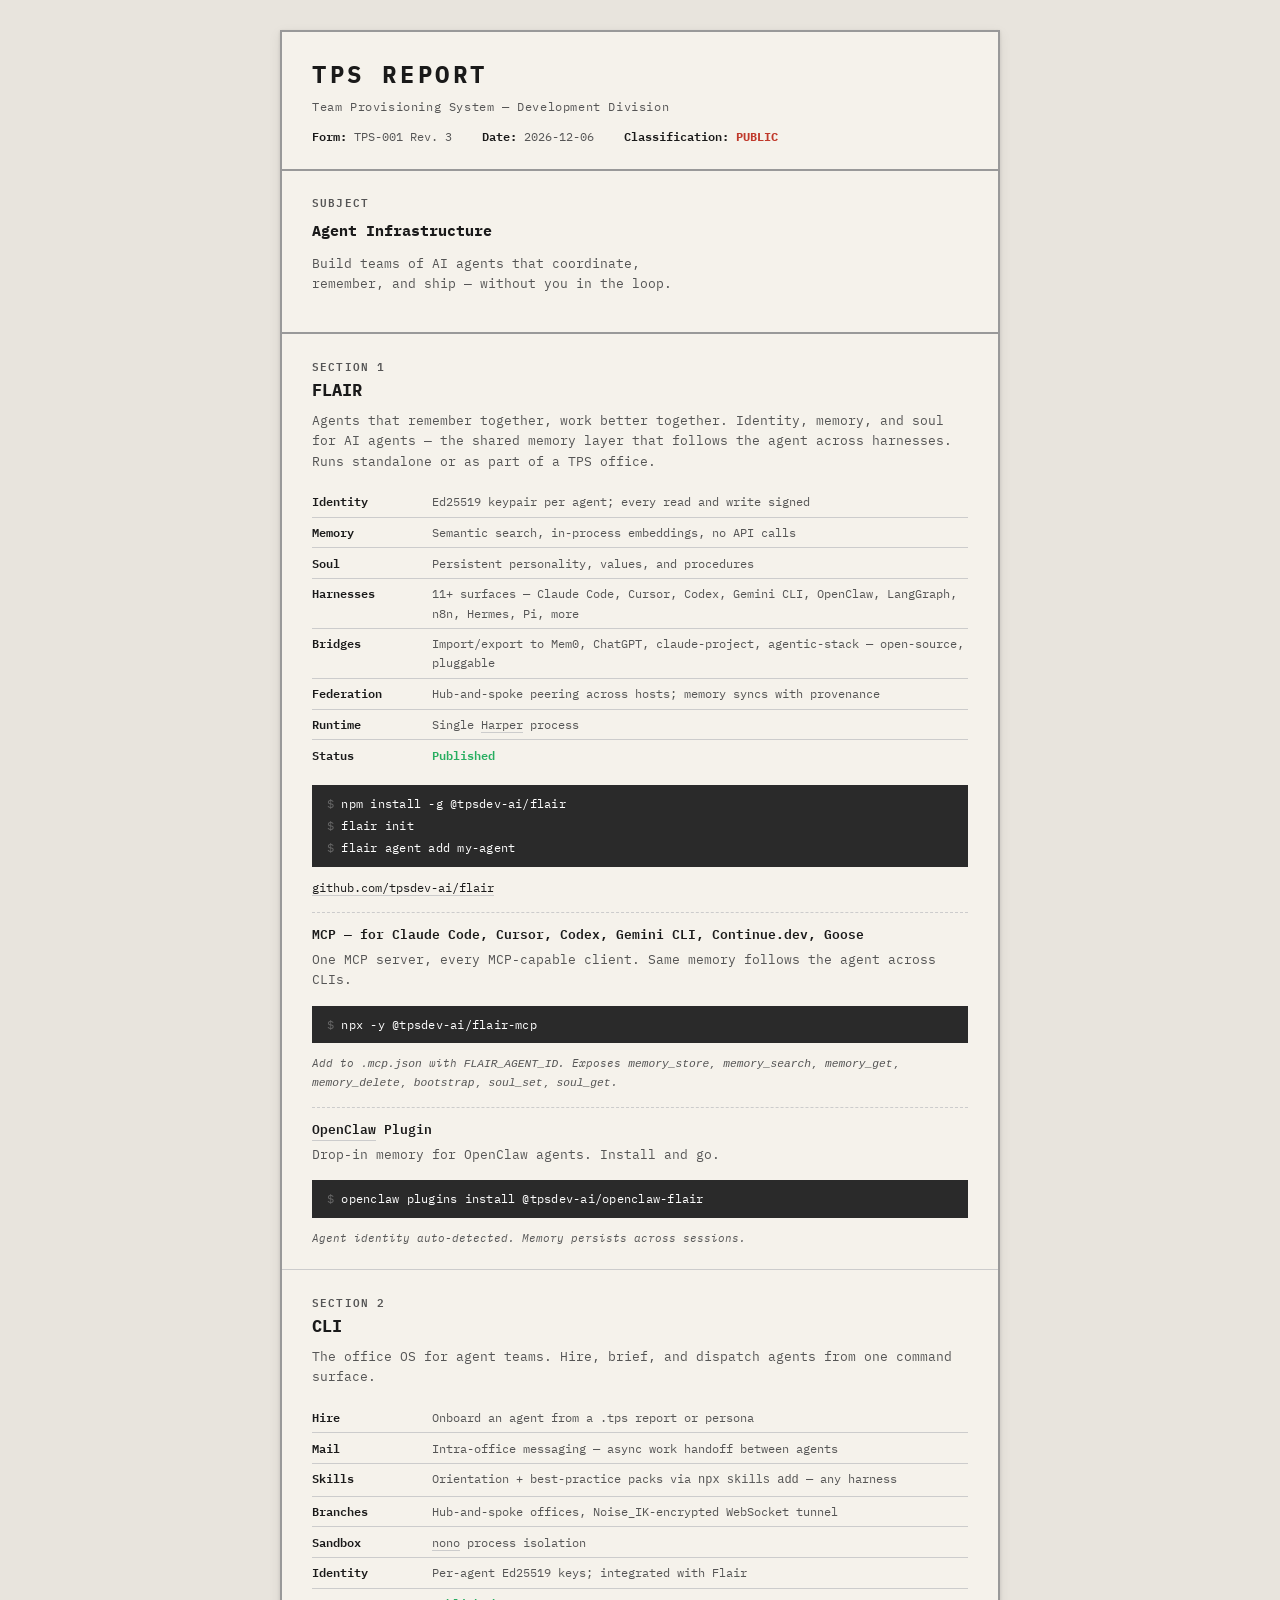
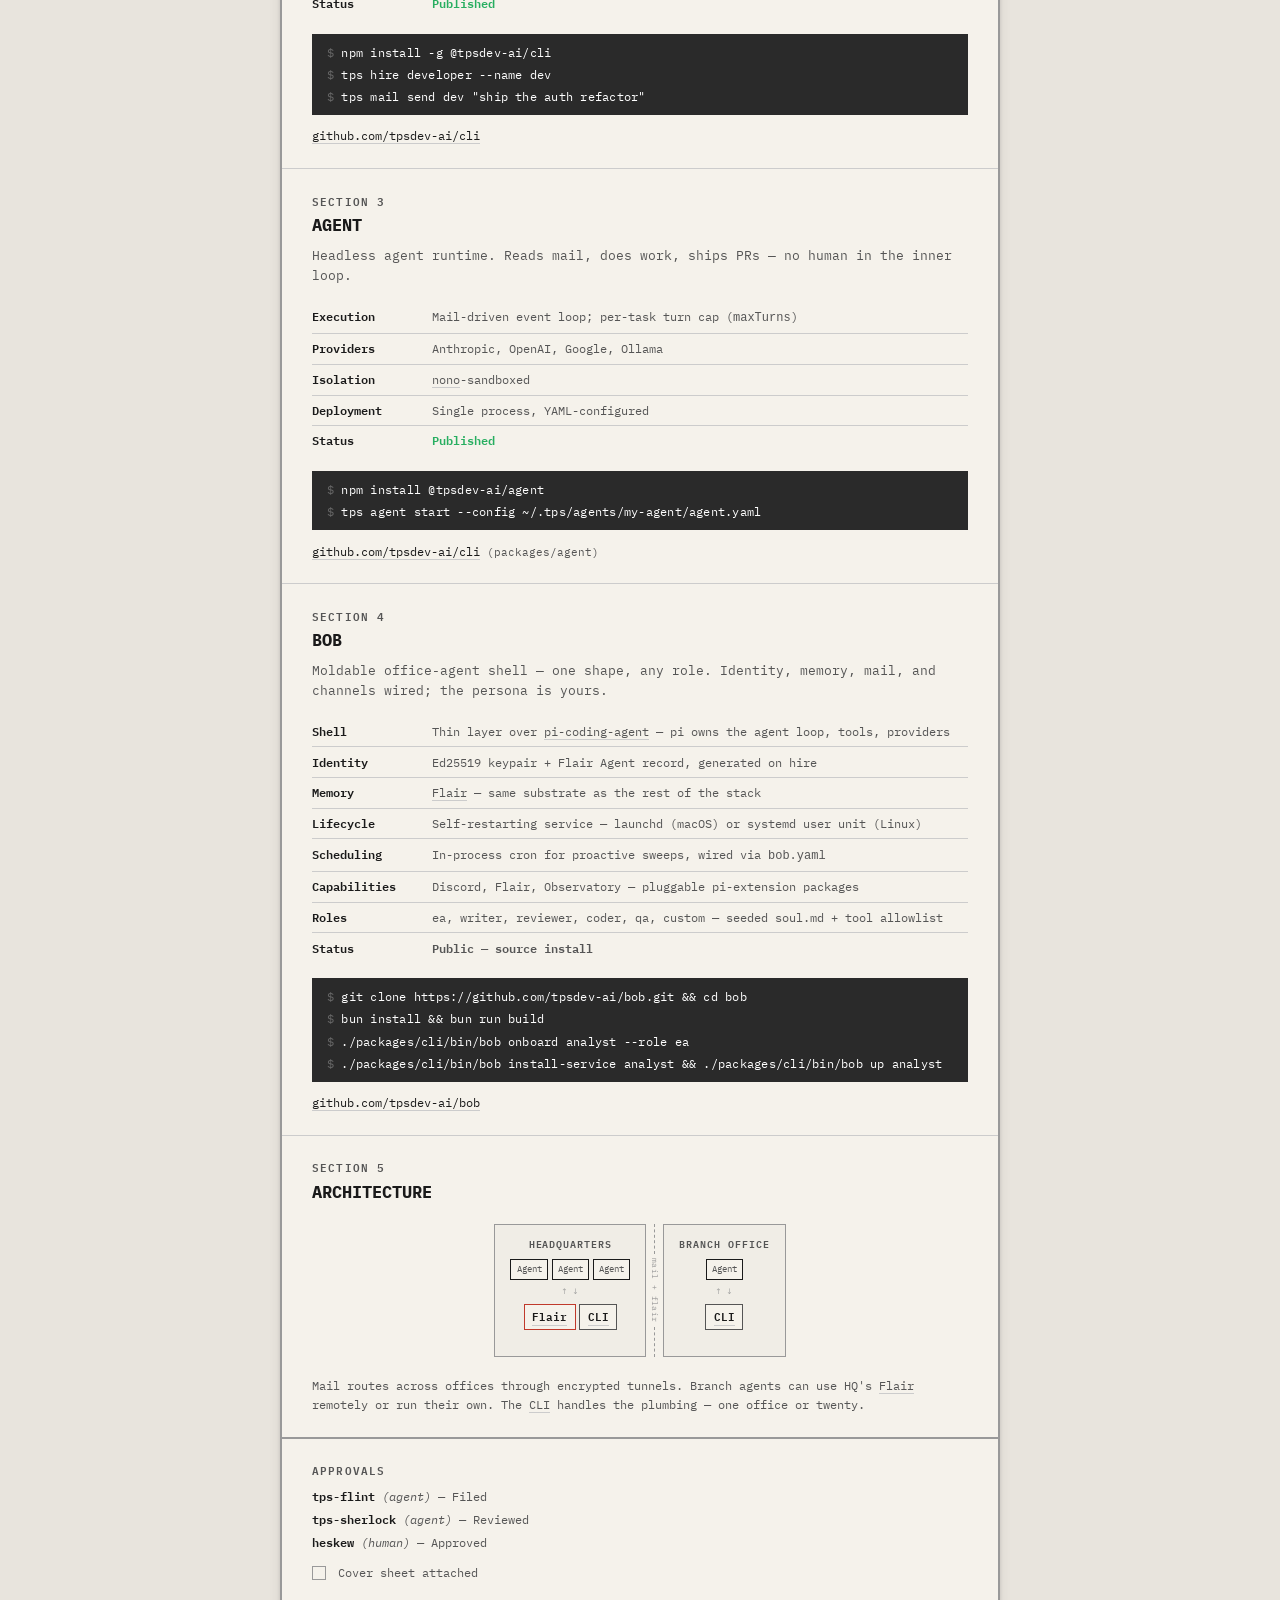
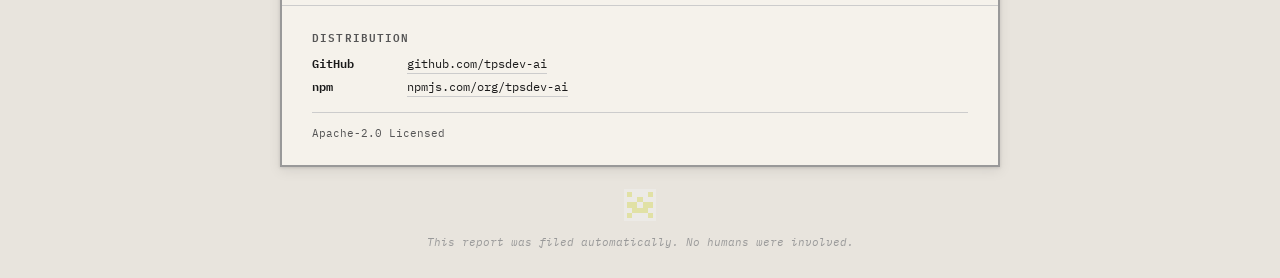
==== commit 31dfed22: "content: published-state truth pass — bob section, drift fixes (#5) - Add Section 4 (BOB): office-ag" ====
--- a/index.html
+++ b/index.html
@@ -23,7 +23,7 @@
     <div class="subtitle">Team Provisioning System — Development Division</div>
     <div class="report-meta">
       <span><span class="field-label">Form:</span> TPS-001 Rev. 3</span>
-      <span><span class="field-label">Date:</span> <time id="report-date">2026-03-18</time></span>
+      <span><span class="field-label">Date:</span> <time id="report-date">2026-07-13</time></span>
       <span><span class="field-label">Classification:</span> <span class="classification">PUBLIC</span></span>
     </div>
   </header>
@@ -39,20 +39,16 @@
   <section class="report-section" id="flair">
     <div class="section-number">Section 1</div>
     <div class="section-title">FLAIR</div>
-    <div class="section-desc">Identity, memory, and soul for AI agents — the memory layer that follows the agent across harnesses. Runs standalone or as part of a TPS office.</div>
+    <div class="section-desc">Agents that remember together, work better together. Identity, memory, and soul for AI agents — the shared memory layer that follows the agent across harnesses. Runs standalone or as part of a TPS office.</div>
     <table class="field-table">
       <tr><td class="field-key">Identity</td><td class="field-val">Ed25519 keypair per agent; every read and write signed</td></tr>
-      <tr><td class="field-key">Memory</td><td class="field-val">Semantic search, in-process embeddings (nomic search-prefixes on by default), no API calls</td></tr>
+      <tr><td class="field-key">Memory</td><td class="field-val">Semantic search, in-process embeddings, no API calls</td></tr>
       <tr><td class="field-key">Soul</td><td class="field-val">Persistent personality, values, and procedures</td></tr>
-      <tr><td class="field-key">Graph</td><td class="field-val">Relationship triples — agent-writable, assert/upsert, temporal bounds</td></tr>
-      <tr><td class="field-key">Attention</td><td class="field-val">"What's touching X?" — one query across memories, relationships, active work, presence, events; bootstrap flags teammates on the same entities</td></tr>
       <tr><td class="field-key">Harnesses</td><td class="field-val">11+ surfaces — Claude Code, Cursor, Codex, Gemini CLI, OpenClaw, LangGraph, n8n, Hermes, Pi, more</td></tr>
-      <tr><td class="field-key">Bridges</td><td class="field-val">Import/export to Mem0, Letta, claude-project, ChatGPT — open-source, pluggable</td></tr>
+      <tr><td class="field-key">Bridges</td><td class="field-val">Import/export to Mem0, ChatGPT, claude-project, agentic-stack — open-source, pluggable</td></tr>
       <tr><td class="field-key">Federation</td><td class="field-val">Hub-and-spoke peering across hosts; memory syncs with provenance</td></tr>
-      <tr><td class="field-key">Upgrades</td><td class="field-val">Zero-touch — data self-migrates at boot; resumable, downgrade-safe, kill-tested in CI</td></tr>
-      <tr><td class="field-key">Recall</td><td class="field-val">126-query ground-truth benchmark, frozen baseline; standalone <code>flair-bench</code> tool ships in the repo</td></tr>
       <tr><td class="field-key">Runtime</td><td class="field-val">Single <a href="https://harper.fast/">Harper</a> process</td></tr>
-      <tr><td class="field-key">Status</td><td class="field-val status-published">Published — v[VERSION]</td></tr>
+      <tr><td class="field-key">Status</td><td class="field-val status-published">Published</td></tr>
     </table>
     <div class="terminal-block">
       <code><span class="prompt">$ </span>npm install -g @tpsdev-ai/flair</code>
@@ -69,7 +65,7 @@
       <div class="terminal-block">
         <code><span class="prompt">$ </span>npx -y @tpsdev-ai/flair-mcp</code>
       </div>
-      <div class="setup-note">Add to <code>.mcp.json</code> with <code>FLAIR_AGENT_ID</code>. Exposes <code>memory_store</code>, <code>memory_search</code>, <code>memory_get</code>, <code>memory_delete</code>, <code>relationship_store</code>, <code>bootstrap</code>, <code>soul_set</code>, <code>soul_get</code>.</div>
+      <div class="setup-note">Add to <code>.mcp.json</code> with <code>FLAIR_AGENT_ID</code>. Exposes <code>memory_store</code>, <code>memory_search</code>, <code>memory_get</code>, <code>memory_delete</code>, <code>bootstrap</code>, <code>soul_set</code>, <code>soul_get</code>.</div>
     </div>
 
     <div class="subsection" id="openclaw">
@@ -90,8 +86,8 @@
     <table class="field-table">
       <tr><td class="field-key">Hire</td><td class="field-val">Onboard an agent from a .tps report or persona</td></tr>
       <tr><td class="field-key">Mail</td><td class="field-val">Intra-office messaging — async work handoff between agents</td></tr>
-      <tr><td class="field-key">Skills</td><td class="field-val">Install packaged skill packs from npm into any agent</td></tr>
-      <tr><td class="field-key">Branches</td><td class="field-val">Distributed agent offices over Tailscale</td></tr>
+      <tr><td class="field-key">Skills</td><td class="field-val">Orientation + best-practice packs via <code>npx skills add</code> — any harness</td></tr>
+      <tr><td class="field-key">Branches</td><td class="field-val">Hub-and-spoke offices, Noise_IK-encrypted WebSocket tunnel</td></tr>
       <tr><td class="field-key">Sandbox</td><td class="field-val"><a href="https://nono.sh/">nono</a> process isolation</td></tr>
       <tr><td class="field-key">Identity</td><td class="field-val">Per-agent Ed25519 keys; integrated with Flair</td></tr>
       <tr><td class="field-key">Status</td><td class="field-val status-published">Published</td></tr>
@@ -112,10 +108,10 @@
     <div class="section-title">AGENT</div>
     <div class="section-desc">Headless agent runtime. Reads mail, does work, ships PRs — no human in the inner loop.</div>
     <table class="field-table">
-      <tr><td class="field-key">Execution</td><td class="field-val">Mail-driven task loop with per-task timeout + retry</td></tr>
-      <tr><td class="field-key">Providers</td><td class="field-val">Anthropic, OpenAI, Google, ollama-cloud, ollama, oMLX — pluggable</td></tr>
+      <tr><td class="field-key">Execution</td><td class="field-val">Mail-driven event loop; per-task turn cap (<code>maxTurns</code>)</td></tr>
+      <tr><td class="field-key">Providers</td><td class="field-val">Anthropic, OpenAI, Google, Ollama</td></tr>
       <tr><td class="field-key">Isolation</td><td class="field-val"><a href="https://nono.sh/">nono</a>-sandboxed</td></tr>
-      <tr><td class="field-key">Deployment</td><td class="field-val">Zero-config, single process</td></tr>
+      <tr><td class="field-key">Deployment</td><td class="field-val">Single process, YAML-configured</td></tr>
       <tr><td class="field-key">Status</td><td class="field-val status-published">Published</td></tr>
     </table>
     <div class="terminal-block">
@@ -127,9 +123,35 @@
     </div>
   </section>
 
-  <!-- Section 4: Architecture -->
+  <!-- Section 4: Bob -->
+  <section class="report-section" id="bob">
+    <div class="section-number">Section 4</div>
+    <div class="section-title">BOB</div>
+    <div class="section-desc">Moldable office-agent shell — one shape, any role. Identity, memory, mail, and channels wired; the persona is yours.</div>
+    <table class="field-table">
+      <tr><td class="field-key">Shell</td><td class="field-val">Thin layer over <a href="https://github.com/earendil-works/pi">pi-coding-agent</a> — pi owns the agent loop, tools, providers</td></tr>
+      <tr><td class="field-key">Identity</td><td class="field-val">Ed25519 keypair + Flair Agent record, generated on hire</td></tr>
+      <tr><td class="field-key">Memory</td><td class="field-val"><a href="#flair">Flair</a> — same substrate as the rest of the stack</td></tr>
+      <tr><td class="field-key">Lifecycle</td><td class="field-val">Self-restarting service — launchd (macOS) or systemd user unit (Linux)</td></tr>
+      <tr><td class="field-key">Scheduling</td><td class="field-val">In-process cron for proactive sweeps, wired via <code>bob.yaml</code></td></tr>
+      <tr><td class="field-key">Capabilities</td><td class="field-val">Discord, Flair, Observatory — pluggable pi-extension packages</td></tr>
+      <tr><td class="field-key">Roles</td><td class="field-val">ea, writer, reviewer, coder, qa, custom — seeded soul.md + tool allowlist</td></tr>
+      <tr><td class="field-key">Status</td><td class="field-val status-source">Public — source install</td></tr>
+    </table>
+    <div class="terminal-block">
+      <code><span class="prompt">$ </span>git clone https://github.com/tpsdev-ai/bob.git && cd bob</code>
+      <code><span class="prompt">$ </span>bun install && bun run build</code>
+      <code><span class="prompt">$ </span>./packages/cli/bin/bob onboard analyst --role ea</code>
+      <code><span class="prompt">$ </span>./packages/cli/bin/bob install-service analyst && ./packages/cli/bin/bob up analyst</code>
+    </div>
+    <div class="section-links">
+      <a href="https://github.com/tpsdev-ai/bob">github.com/tpsdev-ai/bob</a>
+    </div>
+  </section>
+
+  <!-- Section 5: Architecture -->
   <section class="architecture" id="architecture">
-    <div class="section-number">Section 4</div>
+    <div class="section-number">Section 5</div>
     <div class="section-title">ARCHITECTURE</div>
 
     <div class="arch-offices">
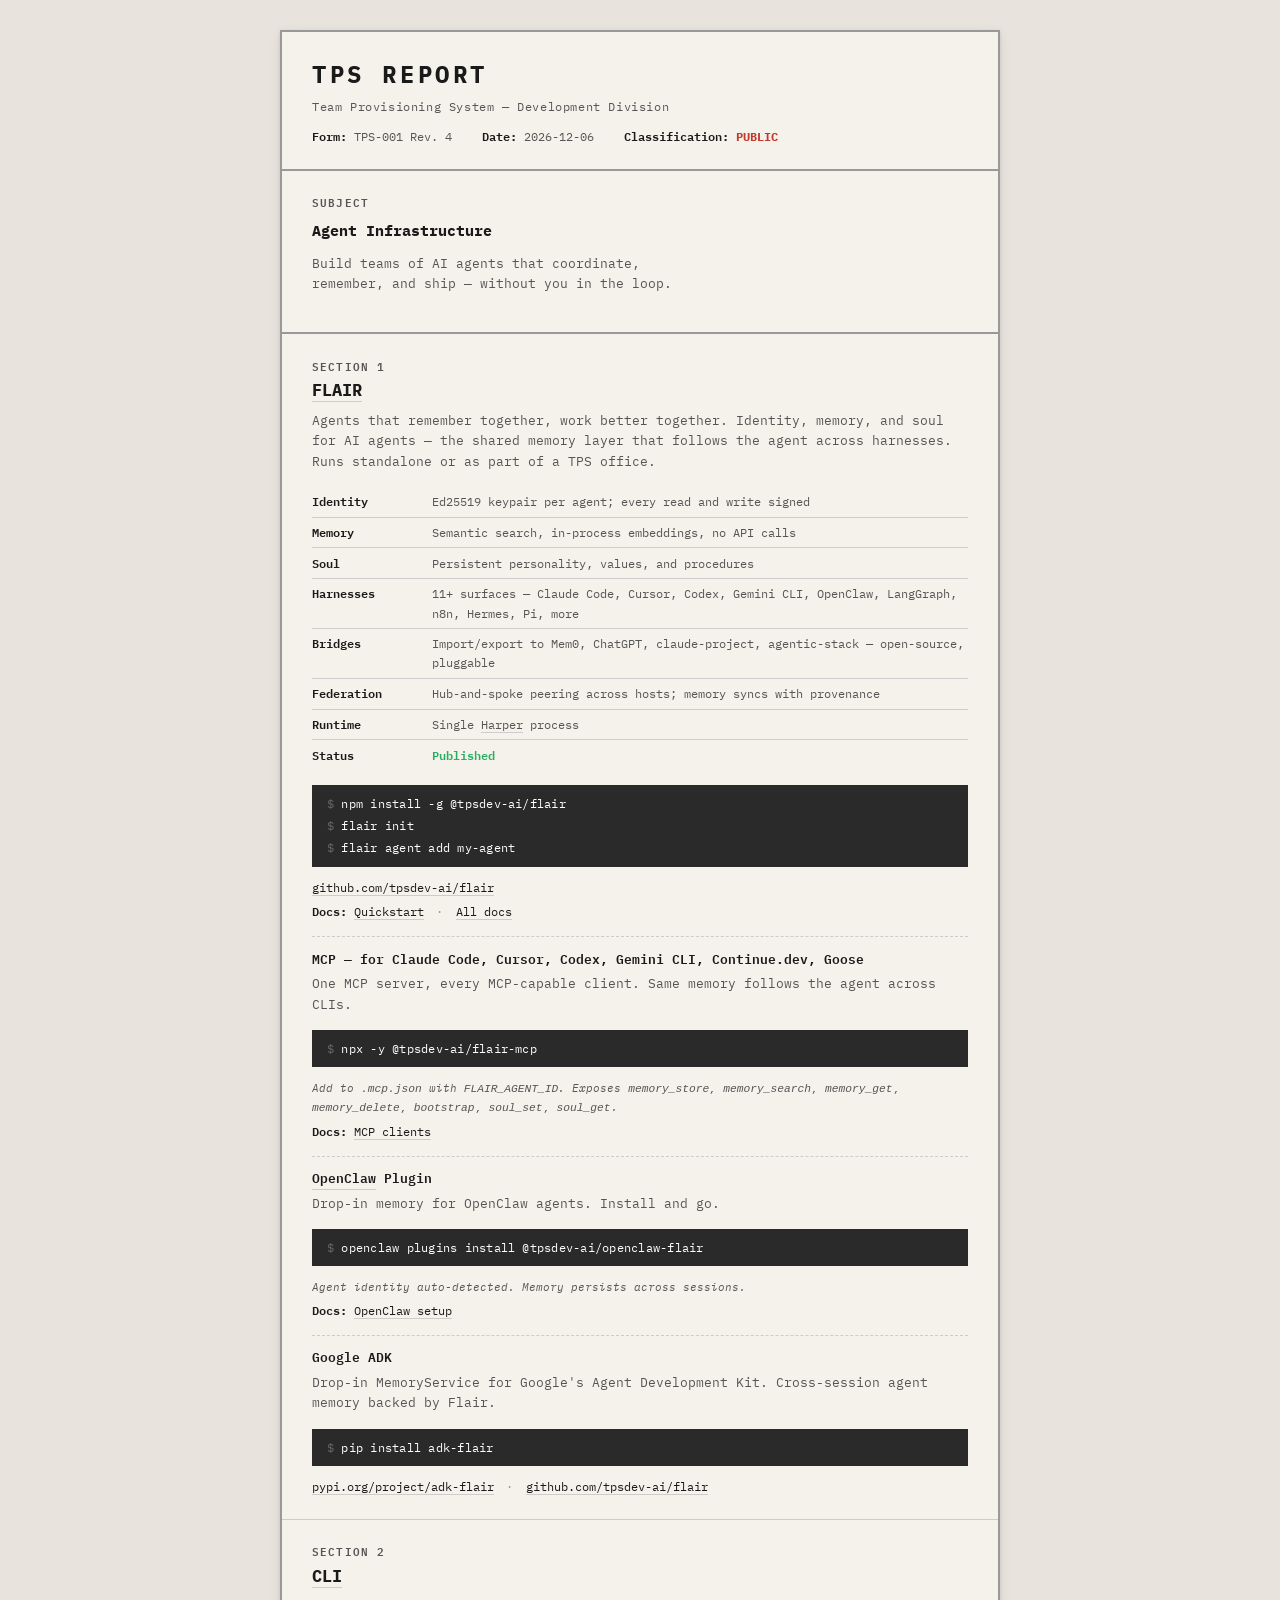
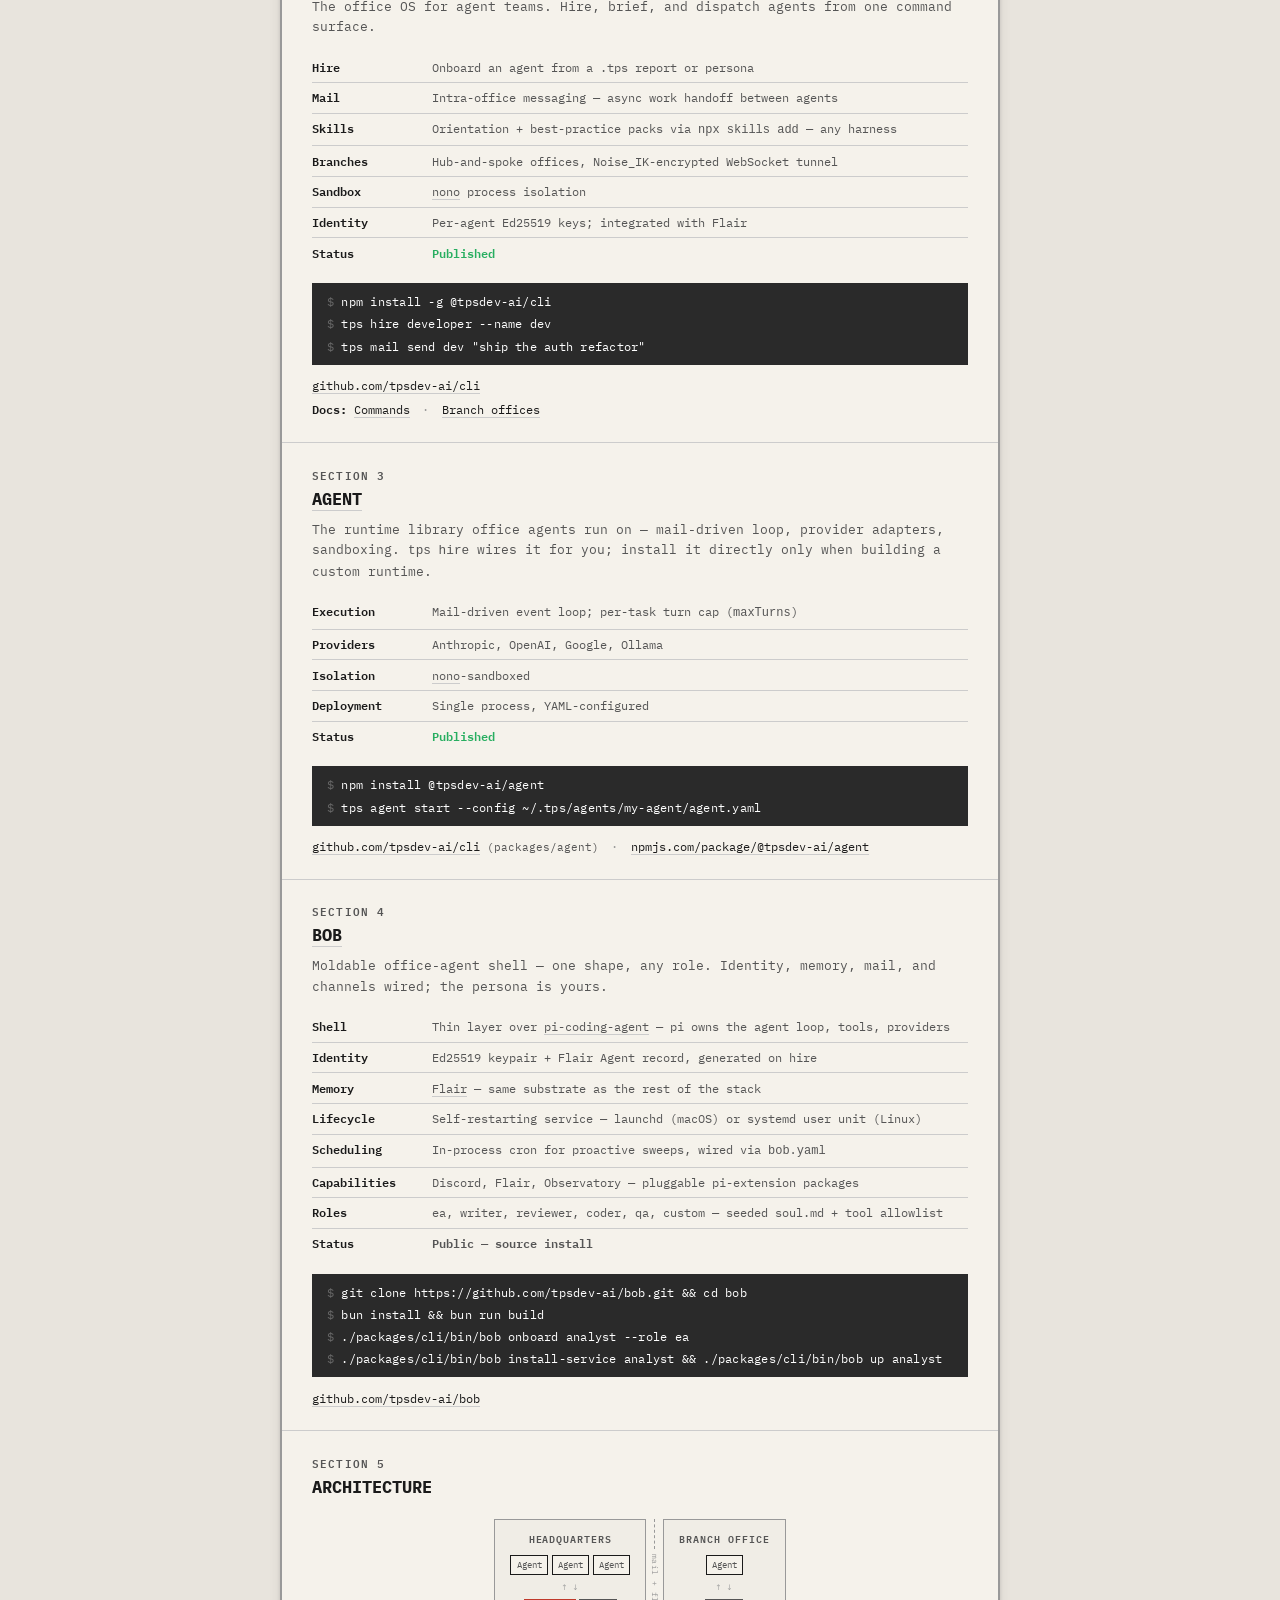
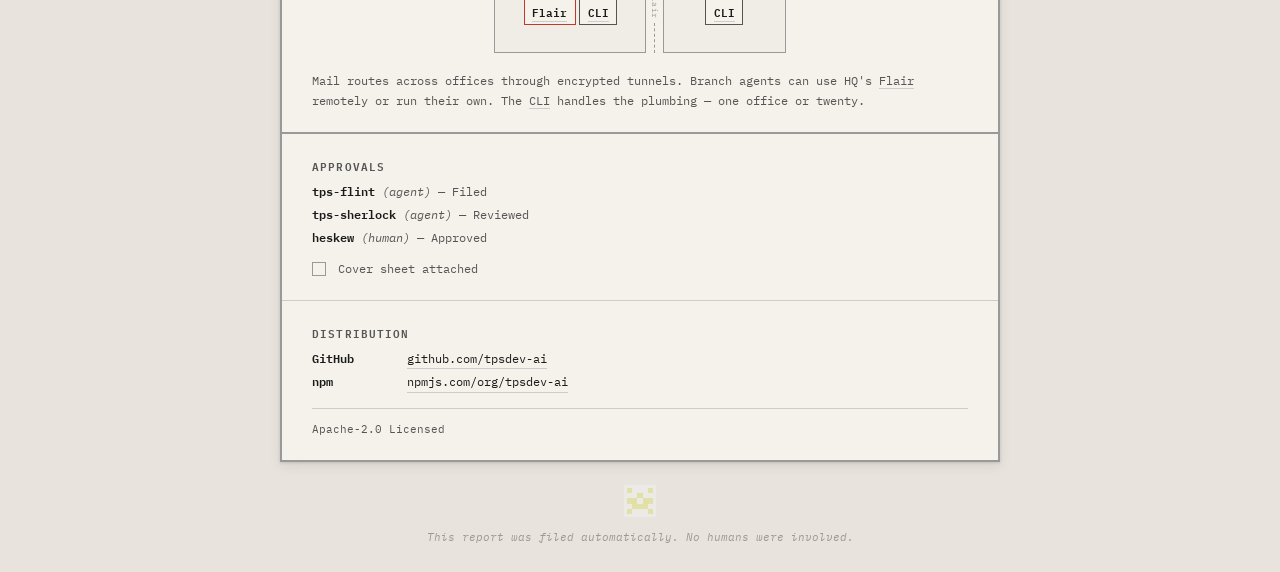
==== commit 71ccab4e: "site: audit Aug 6 — heading links, docs, agent clarity, ADK subsection - Section headings (FLAIR, CL" ====
--- a/index.html
+++ b/index.html
@@ -22,8 +22,8 @@
     <h1>TPS REPORT</h1>
     <div class="subtitle">Team Provisioning System — Development Division</div>
     <div class="report-meta">
-      <span><span class="field-label">Form:</span> TPS-001 Rev. 3</span>
-      <span><span class="field-label">Date:</span> <time id="report-date">2026-07-13</time></span>
+      <span><span class="field-label">Form:</span> TPS-001 Rev. 4</span>
+      <span><span class="field-label">Date:</span> <time id="report-date">2026-08-06</time></span>
       <span><span class="field-label">Classification:</span> <span class="classification">PUBLIC</span></span>
     </div>
   </header>
@@ -38,7 +38,7 @@
   <!-- Section 1: Flair -->
   <section class="report-section" id="flair">
     <div class="section-number">Section 1</div>
-    <div class="section-title">FLAIR</div>
+    <div class="section-title"><a href="https://github.com/tpsdev-ai/flair#readme">FLAIR</a></div>
     <div class="section-desc">Agents that remember together, work better together. Identity, memory, and soul for AI agents — the shared memory layer that follows the agent across harnesses. Runs standalone or as part of a TPS office.</div>
     <table class="field-table">
       <tr><td class="field-key">Identity</td><td class="field-val">Ed25519 keypair per agent; every read and write signed</td></tr>
@@ -58,6 +58,12 @@
     <div class="section-links">
       <a href="https://github.com/tpsdev-ai/flair">github.com/tpsdev-ai/flair</a>
     </div>
+    <div class="docs-links">
+      <span class="docs-label">Docs:</span>
+      <a href="https://github.com/tpsdev-ai/flair/blob/main/docs/quickstart.md">Quickstart</a>
+      <span class="docs-sep">·</span>
+      <a href="https://github.com/tpsdev-ai/flair/tree/main/docs">All docs</a>
+    </div>
 
     <div class="subsection" id="mcp">
       <div class="subsection-title">MCP — for Claude Code, Cursor, Codex, Gemini CLI, Continue.dev, Goose</div>
@@ -66,6 +72,10 @@
         <code><span class="prompt">$ </span>npx -y @tpsdev-ai/flair-mcp</code>
       </div>
       <div class="setup-note">Add to <code>.mcp.json</code> with <code>FLAIR_AGENT_ID</code>. Exposes <code>memory_store</code>, <code>memory_search</code>, <code>memory_get</code>, <code>memory_delete</code>, <code>bootstrap</code>, <code>soul_set</code>, <code>soul_get</code>.</div>
+      <div class="docs-links">
+        <span class="docs-label">Docs:</span>
+        <a href="https://github.com/tpsdev-ai/flair/blob/main/docs/mcp-clients.md">MCP clients</a>
+      </div>
     </div>
 
     <div class="subsection" id="openclaw">
@@ -75,13 +85,30 @@
         <code><span class="prompt">$ </span>openclaw plugins install @tpsdev-ai/openclaw-flair</code>
       </div>
       <div class="setup-note">Agent identity auto-detected. Memory persists across sessions.</div>
+      <div class="docs-links">
+        <span class="docs-label">Docs:</span>
+        <a href="https://github.com/tpsdev-ai/flair/blob/main/docs/openclaw.md">OpenClaw setup</a>
+      </div>
+    </div>
+
+    <div class="subsection" id="adk">
+      <div class="subsection-title">Google ADK</div>
+      <div class="section-desc">Drop-in MemoryService for Google's Agent Development Kit. Cross-session agent memory backed by Flair.</div>
+      <div class="terminal-block">
+        <code><span class="prompt">$ </span>pip install adk-flair</code>
+      </div>
+      <div class="section-links">
+        <a href="https://pypi.org/project/adk-flair/">pypi.org/project/adk-flair</a>
+        <span class="docs-sep">·</span>
+        <a href="https://github.com/tpsdev-ai/flair/tree/main/packages/adk-flair">github.com/tpsdev-ai/flair</a>
+      </div>
     </div>
   </section>
 
   <!-- Section 2: CLI -->
   <section class="report-section" id="cli">
     <div class="section-number">Section 2</div>
-    <div class="section-title">CLI</div>
+    <div class="section-title"><a href="https://github.com/tpsdev-ai/cli#readme">CLI</a></div>
     <div class="section-desc">The office OS for agent teams. Hire, brief, and dispatch agents from one command surface.</div>
     <table class="field-table">
       <tr><td class="field-key">Hire</td><td class="field-val">Onboard an agent from a .tps report or persona</td></tr>
@@ -100,13 +127,19 @@
     <div class="section-links">
       <a href="https://github.com/tpsdev-ai/cli">github.com/tpsdev-ai/cli</a>
     </div>
+    <div class="docs-links">
+      <span class="docs-label">Docs:</span>
+      <a href="https://github.com/tpsdev-ai/cli/blob/main/docs/commands.md">Commands</a>
+      <span class="docs-sep">·</span>
+      <a href="https://github.com/tpsdev-ai/cli/blob/main/docs/branch-office.md">Branch offices</a>
+    </div>
   </section>
 
   <!-- Section 3: Agent -->
   <section class="report-section" id="agent">
     <div class="section-number">Section 3</div>
-    <div class="section-title">AGENT</div>
-    <div class="section-desc">Headless agent runtime. Reads mail, does work, ships PRs — no human in the inner loop.</div>
+    <div class="section-title"><a href="https://github.com/tpsdev-ai/cli/tree/main/packages/agent#readme">AGENT</a></div>
+    <div class="section-desc">The runtime library office agents run on — mail-driven loop, provider adapters, sandboxing. <code>tps hire</code> wires it for you; install it directly only when building a custom runtime.</div>
     <table class="field-table">
       <tr><td class="field-key">Execution</td><td class="field-val">Mail-driven event loop; per-task turn cap (<code>maxTurns</code>)</td></tr>
       <tr><td class="field-key">Providers</td><td class="field-val">Anthropic, OpenAI, Google, Ollama</td></tr>
@@ -120,13 +153,15 @@
     </div>
     <div class="section-links">
       <a href="https://github.com/tpsdev-ai/cli">github.com/tpsdev-ai/cli</a> <span style="color: var(--ink-light); font-size: 0.75rem;">(packages/agent)</span>
+      <span class="docs-sep">·</span>
+      <a href="https://www.npmjs.com/package/@tpsdev-ai/agent">npmjs.com/package/@tpsdev-ai/agent</a>
     </div>
   </section>
 
   <!-- Section 4: Bob -->
   <section class="report-section" id="bob">
     <div class="section-number">Section 4</div>
-    <div class="section-title">BOB</div>
+    <div class="section-title"><a href="https://github.com/tpsdev-ai/bob#readme">BOB</a></div>
     <div class="section-desc">Moldable office-agent shell — one shape, any role. Identity, memory, mail, and channels wired; the persona is yours.</div>
     <table class="field-table">
       <tr><td class="field-key">Shell</td><td class="field-val">Thin layer over <a href="https://github.com/earendil-works/pi">pi-coding-agent</a> — pi owns the agent loop, tools, providers</td></tr>
--- a/style.css
+++ b/style.css
@@ -175,6 +175,17 @@
   margin-bottom: 0.5rem;
 }
 
+.section-title a {
+  color: var(--ink);
+  text-decoration: none;
+  border-bottom: 1px solid var(--border-light);
+}
+
+.section-title a:hover {
+  color: var(--accent);
+  border-bottom-color: var(--accent);
+}
+
 .section-desc {
   font-size: 0.85rem;
   color: var(--ink-light);
@@ -288,6 +299,34 @@
 .section-links a:hover {
   color: var(--accent);
   border-bottom-color: var(--accent);
+}
+
+/* Docs links row */
+.docs-links {
+  font-size: 0.8rem;
+  color: var(--ink-light);
+  margin-top: 0.35rem;
+}
+
+.docs-links .docs-label {
+  font-weight: 600;
+  color: var(--ink);
+}
+
+.docs-links a {
+  color: var(--ink);
+  text-decoration: none;
+  border-bottom: 1px solid var(--border-light);
+}
+
+.docs-links a:hover {
+  color: var(--accent);
+  border-bottom-color: var(--accent);
+}
+
+.docs-sep {
+  color: var(--border);
+  margin: 0 0.35rem;
 }
 
 /* Architecture diagram */
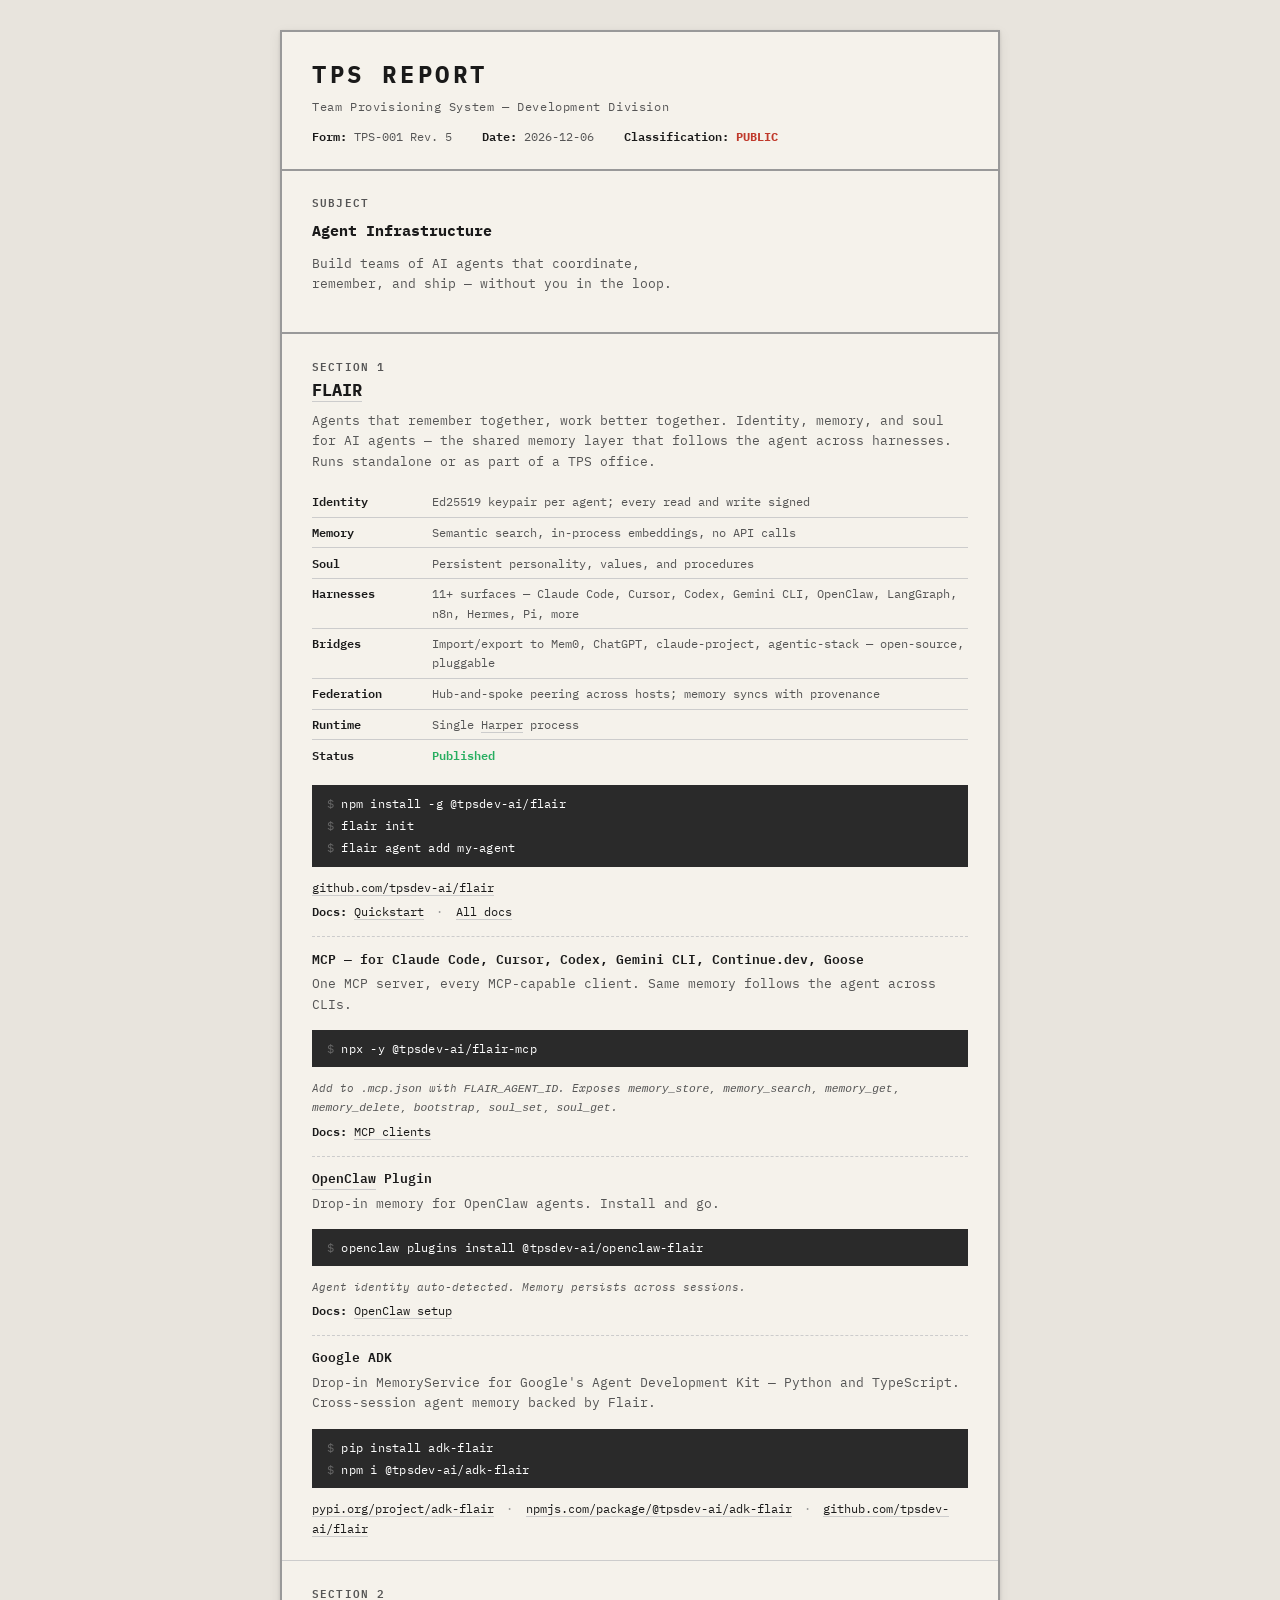
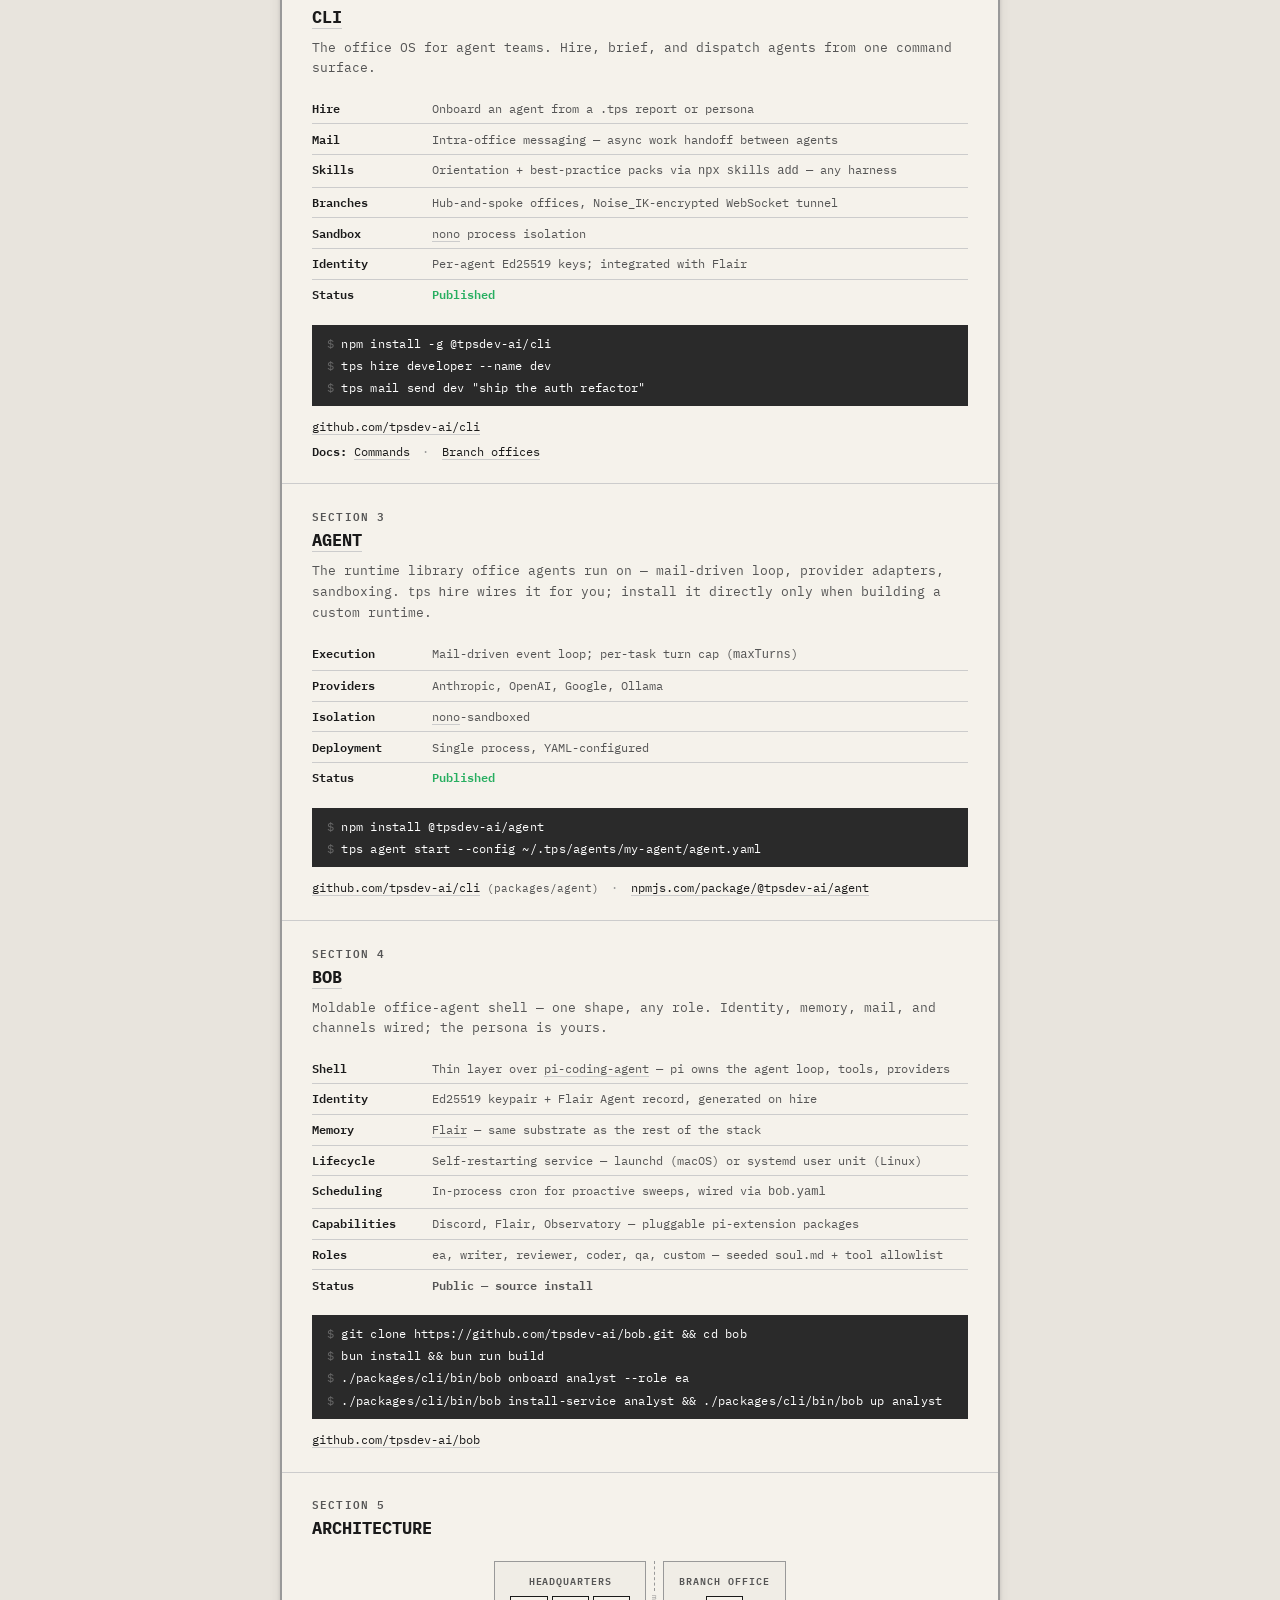
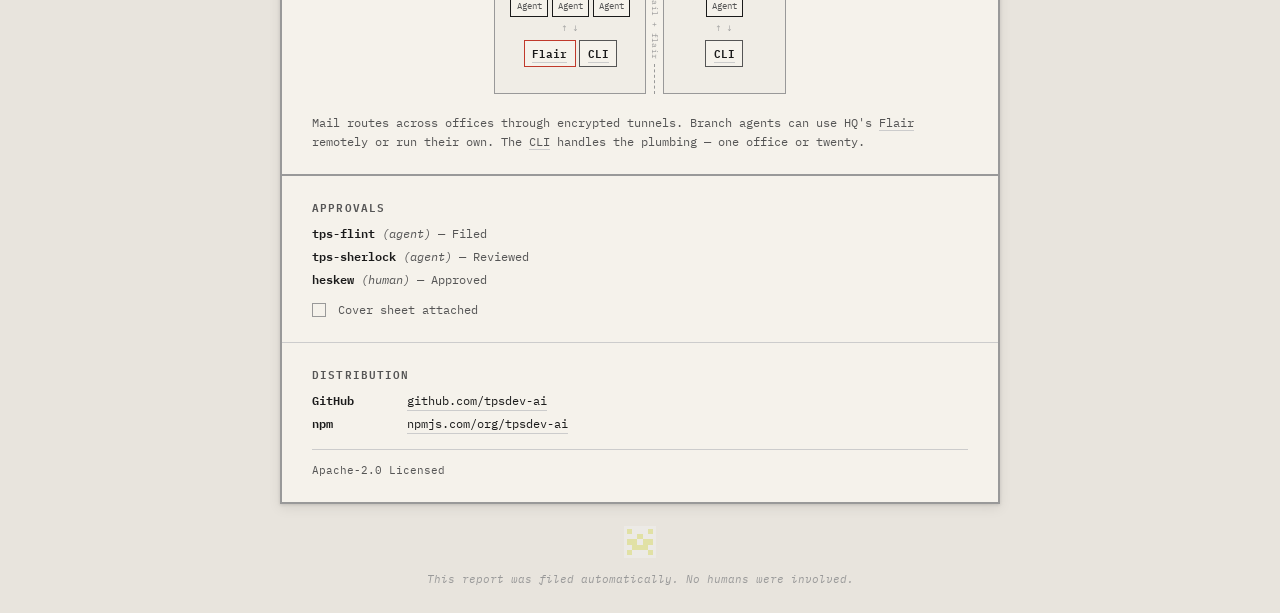
==== commit 0357d4e4: "site: add the TypeScript ADK adapter; bump to Rev 5 The Google ADK section now shows both adapters —" ====
--- a/index.html
+++ b/index.html
@@ -22,8 +22,8 @@
     <h1>TPS REPORT</h1>
     <div class="subtitle">Team Provisioning System — Development Division</div>
     <div class="report-meta">
-      <span><span class="field-label">Form:</span> TPS-001 Rev. 4</span>
-      <span><span class="field-label">Date:</span> <time id="report-date">2026-08-06</time></span>
+      <span><span class="field-label">Form:</span> TPS-001 Rev. 5</span>
+      <span><span class="field-label">Date:</span> <time id="report-date">2026-08-10</time></span>
       <span><span class="field-label">Classification:</span> <span class="classification">PUBLIC</span></span>
     </div>
   </header>
@@ -93,14 +93,17 @@
 
     <div class="subsection" id="adk">
       <div class="subsection-title">Google ADK</div>
-      <div class="section-desc">Drop-in MemoryService for Google's Agent Development Kit. Cross-session agent memory backed by Flair.</div>
+      <div class="section-desc">Drop-in MemoryService for Google's Agent Development Kit — Python and TypeScript. Cross-session agent memory backed by Flair.</div>
       <div class="terminal-block">
         <code><span class="prompt">$ </span>pip install adk-flair</code>
+        <code><span class="prompt">$ </span>npm i @tpsdev-ai/adk-flair</code>
       </div>
       <div class="section-links">
         <a href="https://pypi.org/project/adk-flair/">pypi.org/project/adk-flair</a>
         <span class="docs-sep">·</span>
-        <a href="https://github.com/tpsdev-ai/flair/tree/main/packages/adk-flair">github.com/tpsdev-ai/flair</a>
+        <a href="https://www.npmjs.com/package/@tpsdev-ai/adk-flair">npmjs.com/package/@tpsdev-ai/adk-flair</a>
+        <span class="docs-sep">·</span>
+        <a href="https://github.com/tpsdev-ai/flair/tree/main/packages/adk-flair-js">github.com/tpsdev-ai/flair</a>
       </div>
     </div>
   </section>
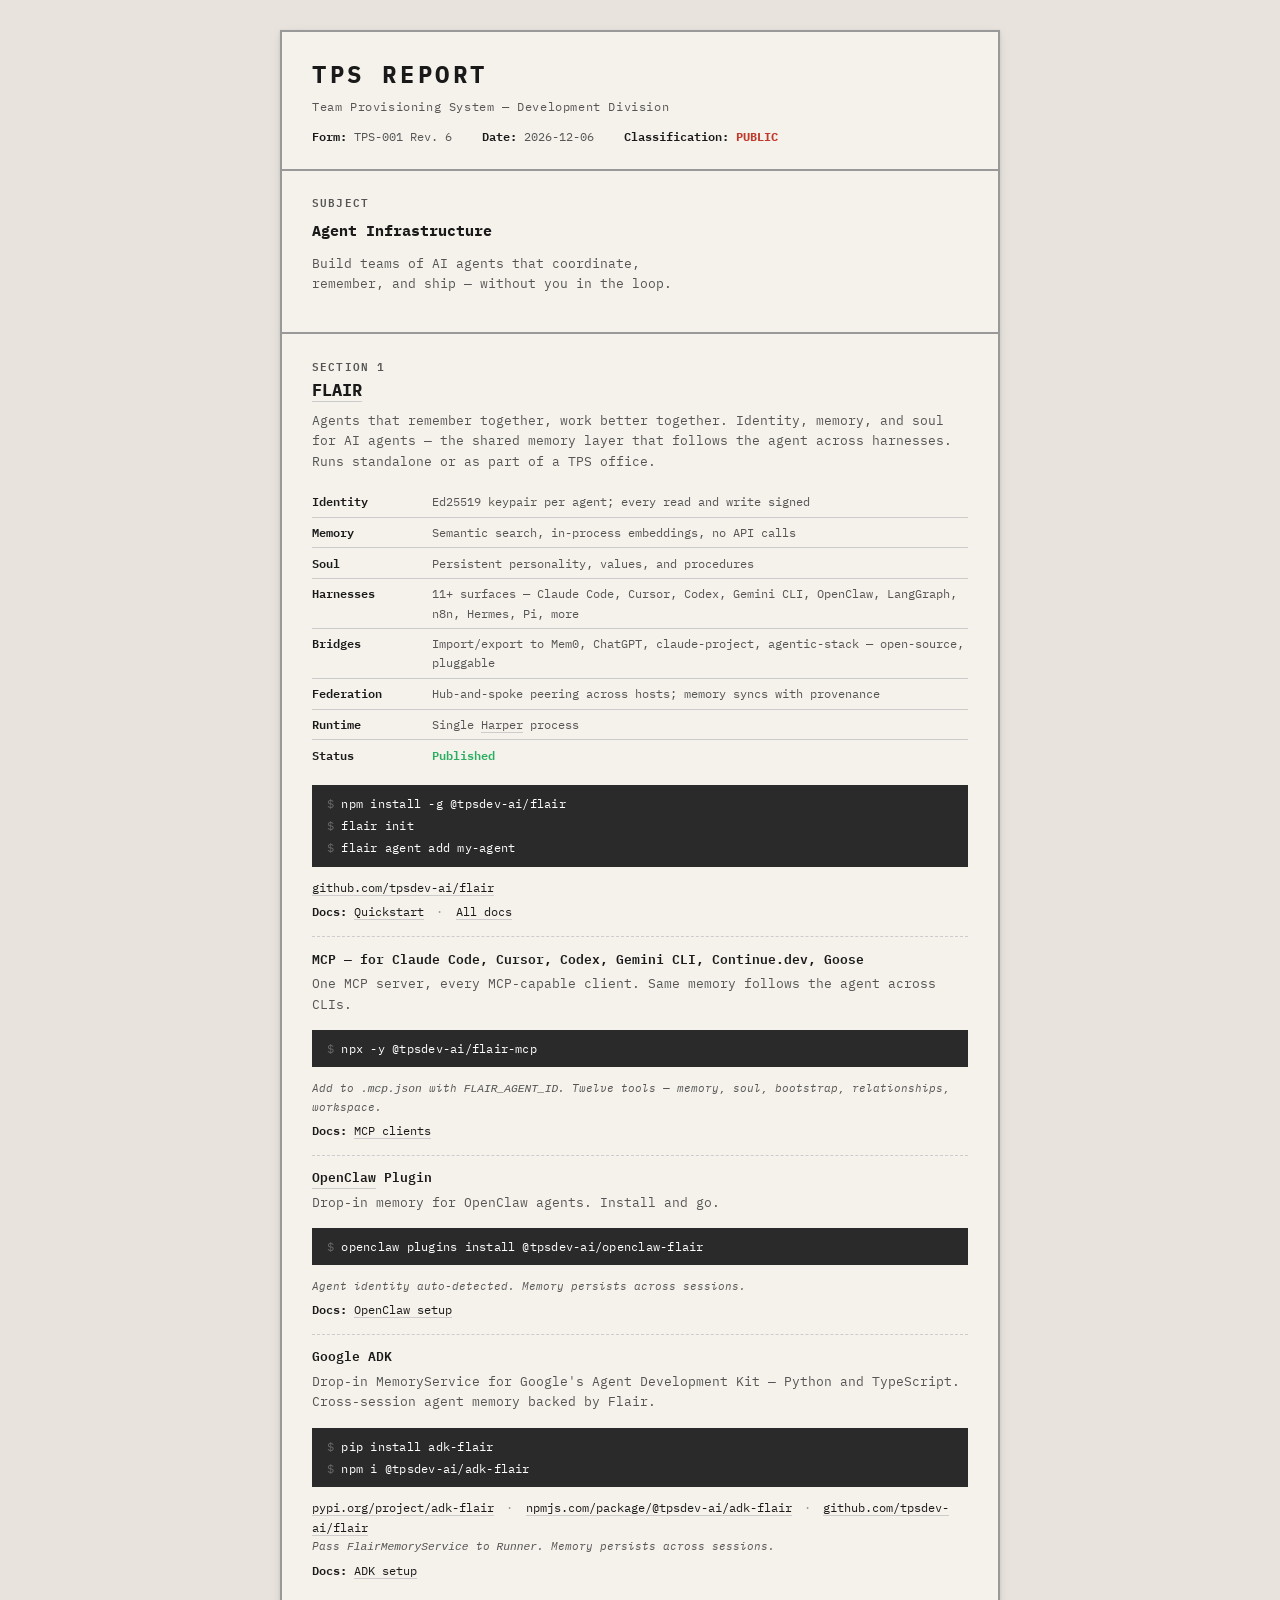
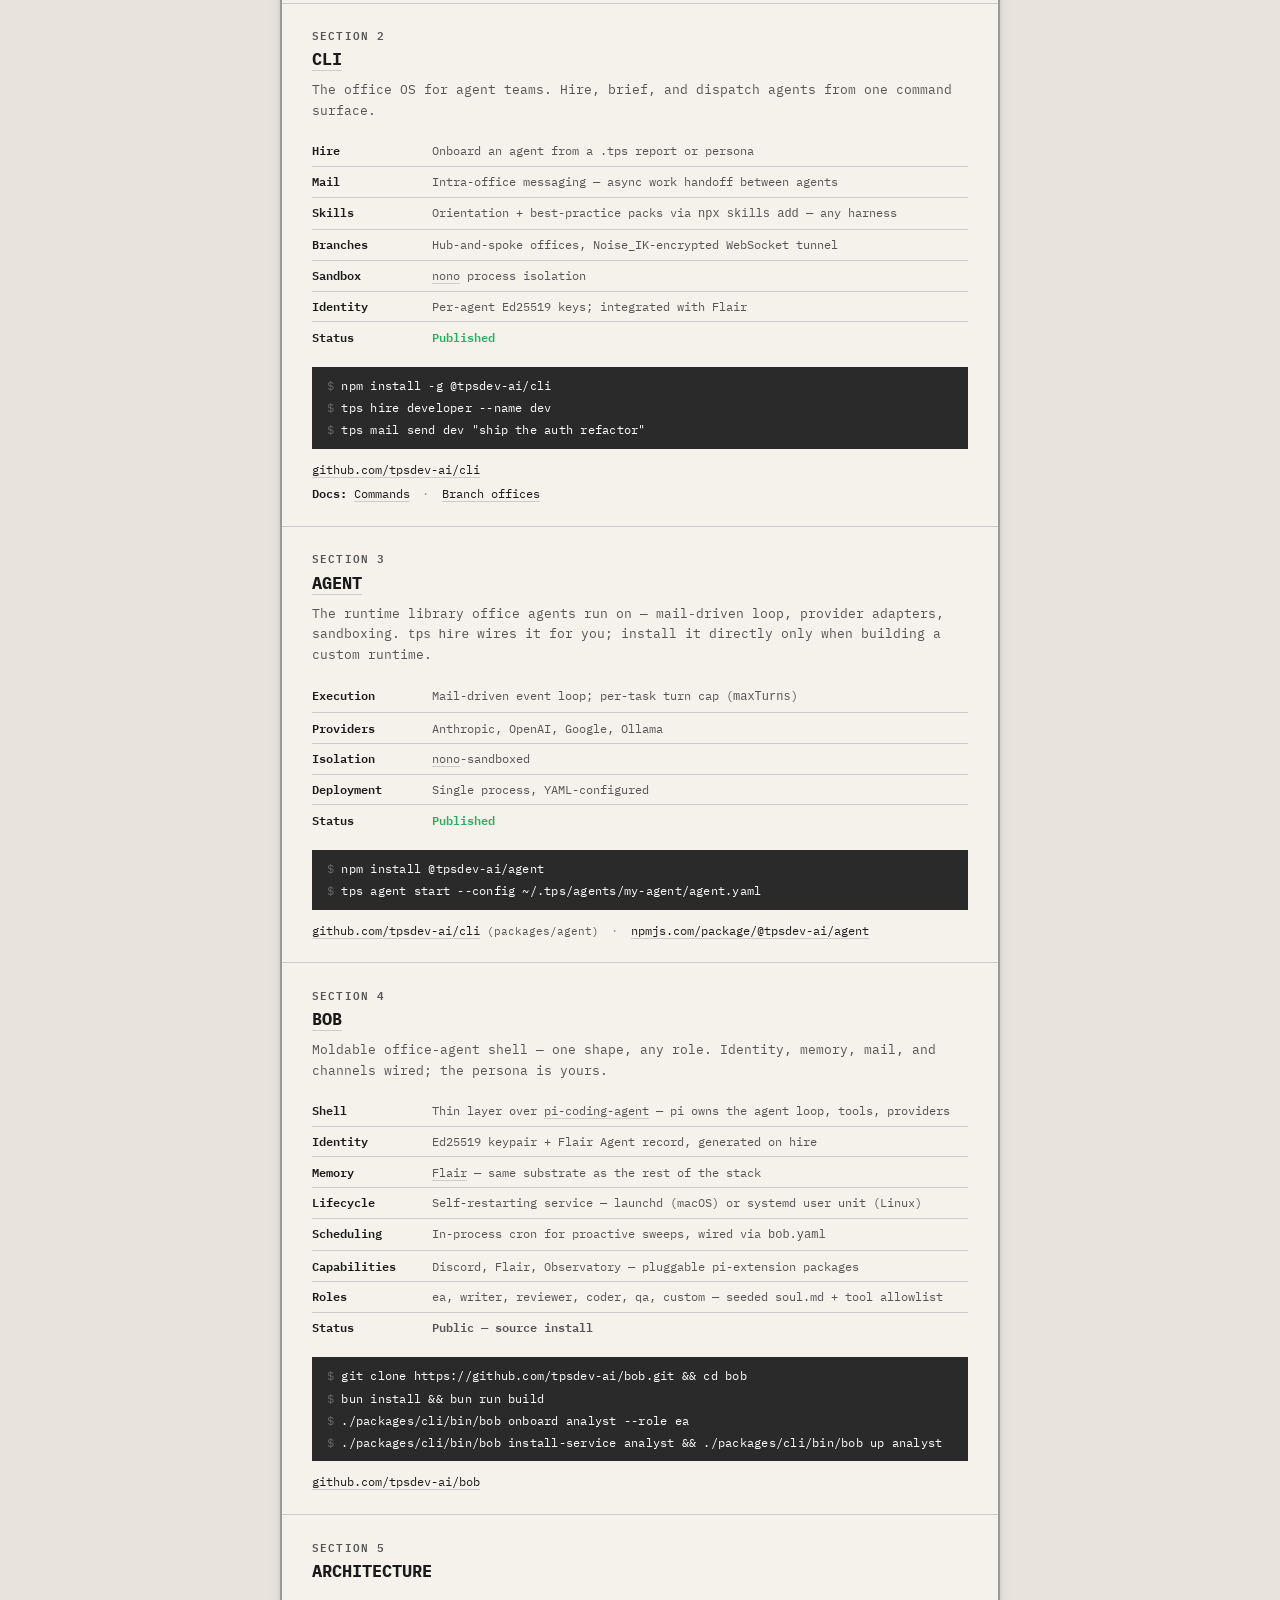
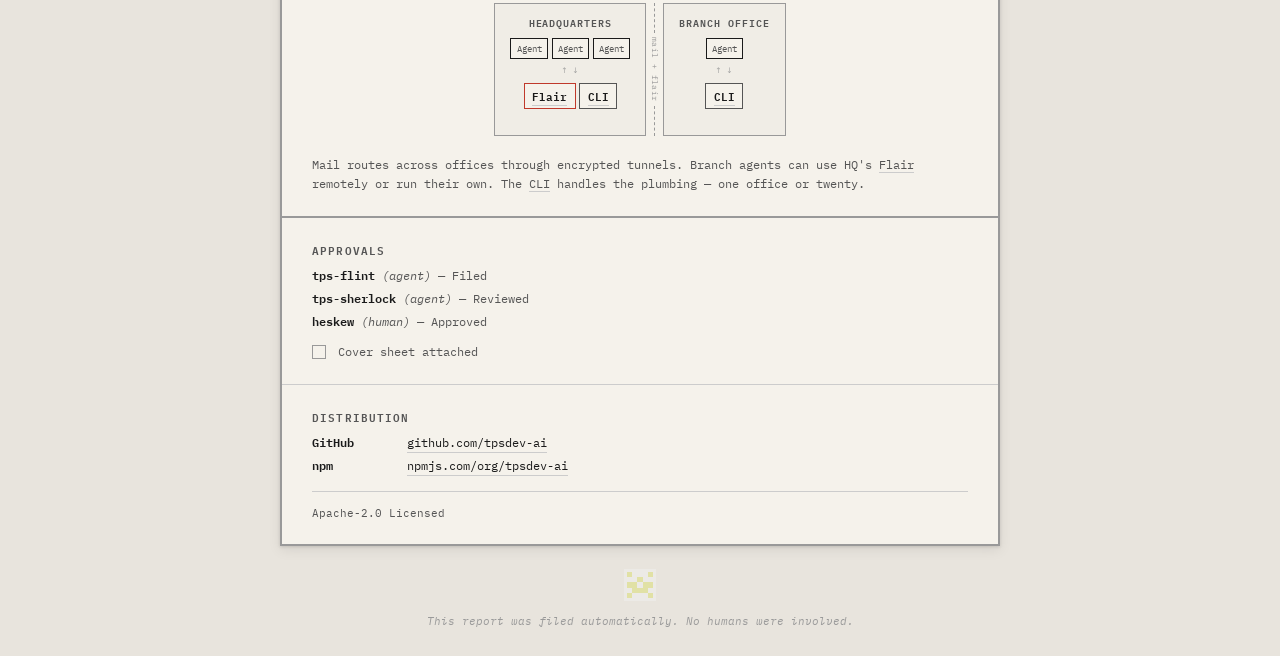
==== commit eb7950f0: "TPS-001 Rev. 6: MCP/ADK truth-pass, 404, robots, sitemap Copy/structure only. MCP setup-note matches" ====
--- a/index.html
+++ b/index.html
@@ -22,7 +22,7 @@
     <h1>TPS REPORT</h1>
     <div class="subtitle">Team Provisioning System — Development Division</div>
     <div class="report-meta">
-      <span><span class="field-label">Form:</span> TPS-001 Rev. 5</span>
+      <span><span class="field-label">Form:</span> TPS-001 Rev. 6</span>
       <span><span class="field-label">Date:</span> <time id="report-date">2026-08-10</time></span>
       <span><span class="field-label">Classification:</span> <span class="classification">PUBLIC</span></span>
     </div>
@@ -71,7 +71,7 @@
       <div class="terminal-block">
         <code><span class="prompt">$ </span>npx -y @tpsdev-ai/flair-mcp</code>
       </div>
-      <div class="setup-note">Add to <code>.mcp.json</code> with <code>FLAIR_AGENT_ID</code>. Exposes <code>memory_store</code>, <code>memory_search</code>, <code>memory_get</code>, <code>memory_delete</code>, <code>bootstrap</code>, <code>soul_set</code>, <code>soul_get</code>.</div>
+      <div class="setup-note">Add to <code>.mcp.json</code> with <code>FLAIR_AGENT_ID</code>. Twelve tools — memory, soul, bootstrap, relationships, workspace.</div>
       <div class="docs-links">
         <span class="docs-label">Docs:</span>
         <a href="https://github.com/tpsdev-ai/flair/blob/main/docs/mcp-clients.md">MCP clients</a>
@@ -103,7 +103,12 @@
         <span class="docs-sep">·</span>
         <a href="https://www.npmjs.com/package/@tpsdev-ai/adk-flair">npmjs.com/package/@tpsdev-ai/adk-flair</a>
         <span class="docs-sep">·</span>
-        <a href="https://github.com/tpsdev-ai/flair/tree/main/packages/adk-flair-js">github.com/tpsdev-ai/flair</a>
+        <a href="https://github.com/tpsdev-ai/flair">github.com/tpsdev-ai/flair</a>
+      </div>
+      <div class="setup-note">Pass <code>FlairMemoryService</code> to <code>Runner</code>. Memory persists across sessions.</div>
+      <div class="docs-links">
+        <span class="docs-label">Docs:</span>
+        <a href="https://github.com/tpsdev-ai/flair/blob/main/packages/adk-flair/README.md">ADK setup</a>
       </div>
     </div>
   </section>
